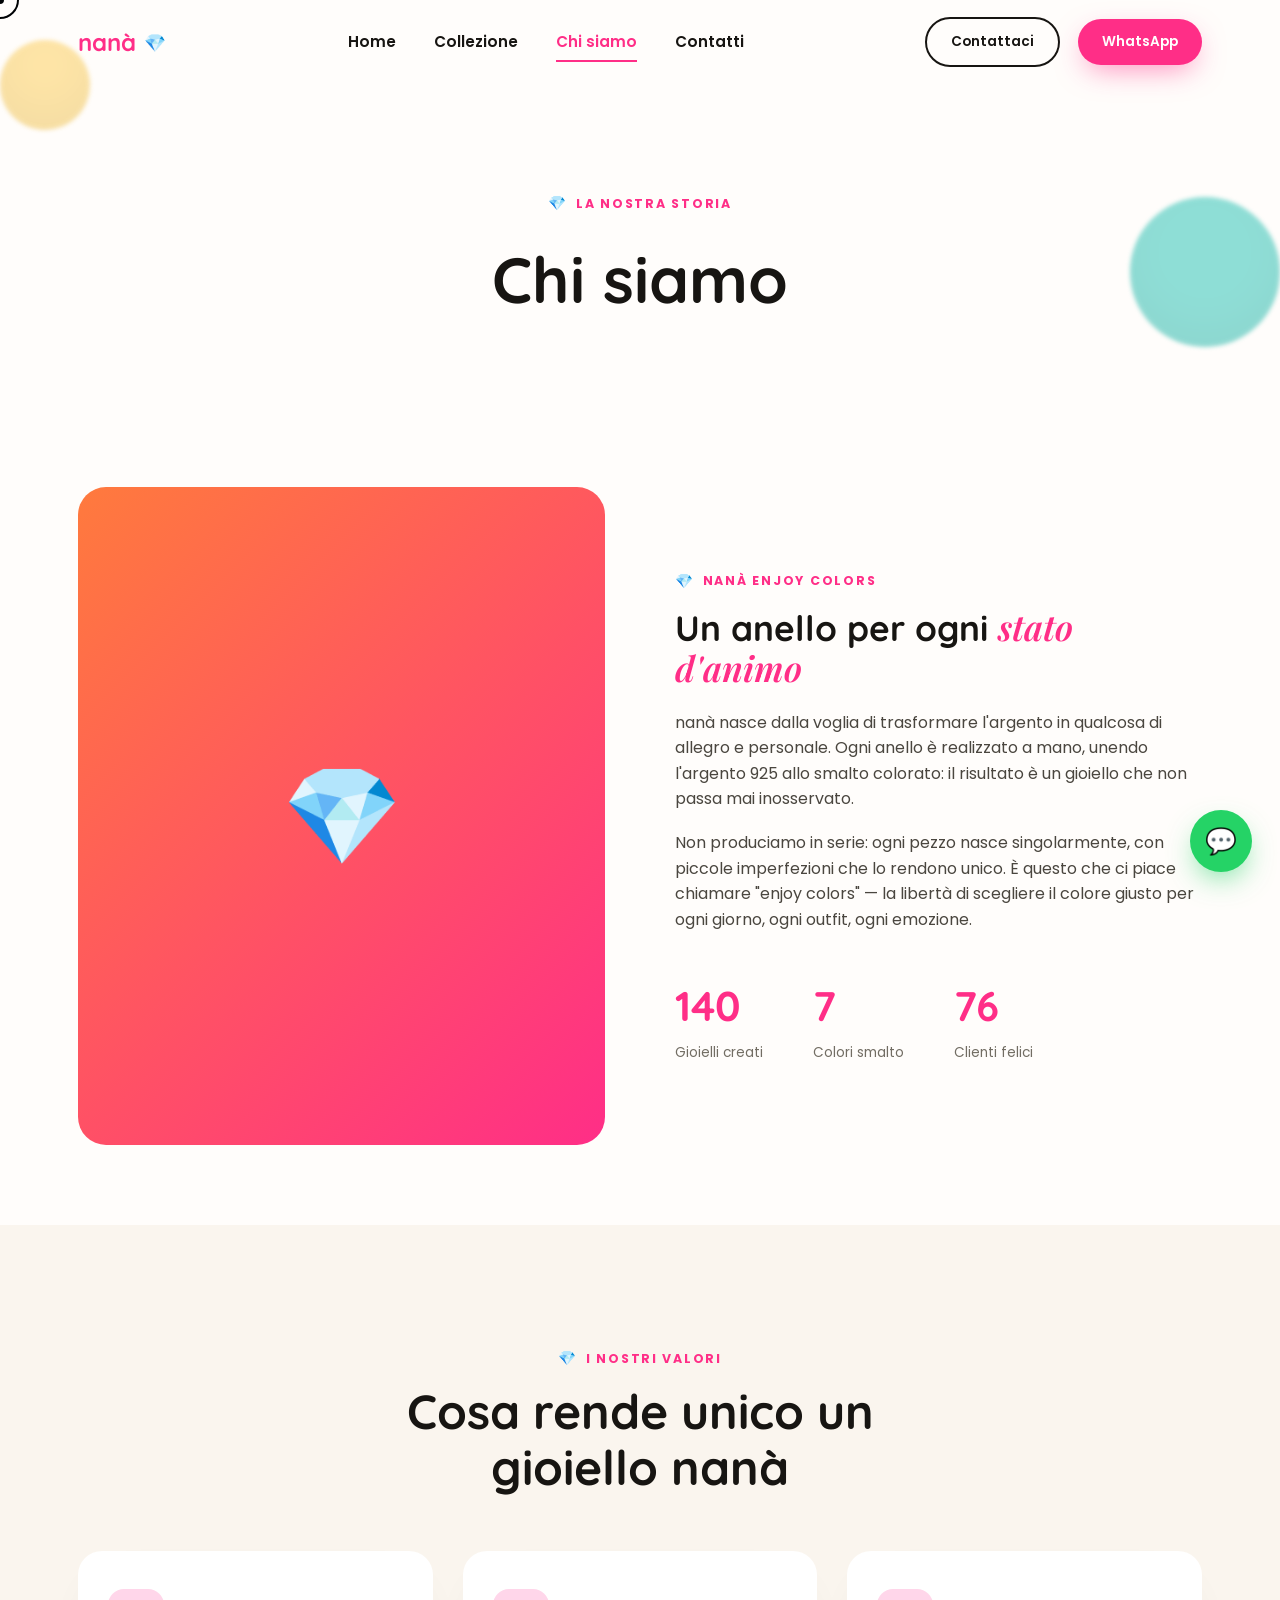
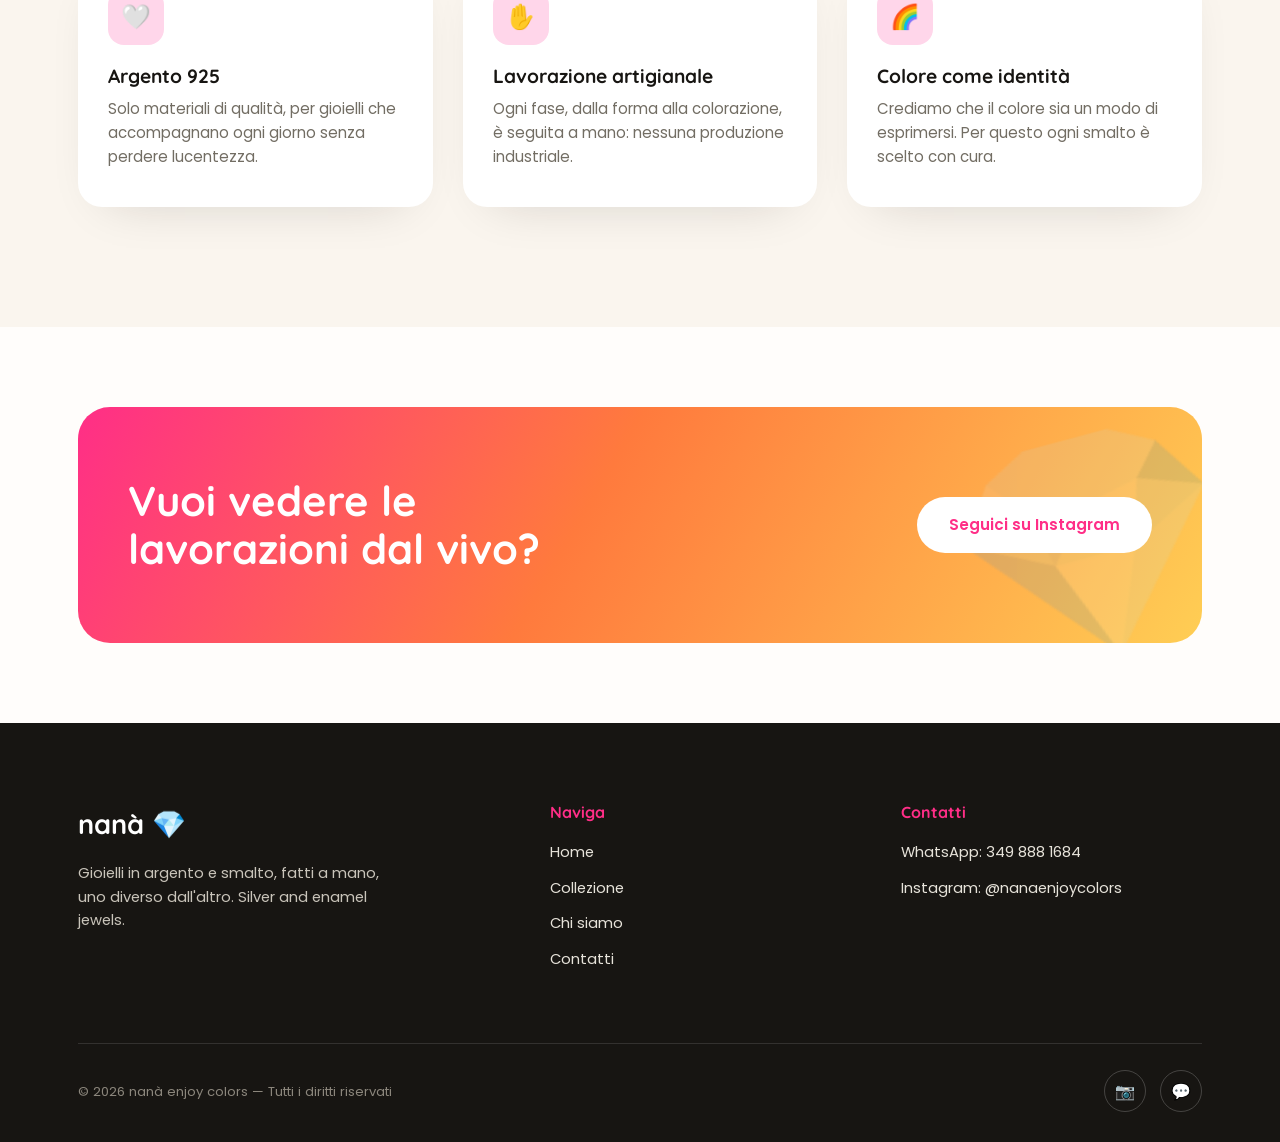
==== chi-siamo.html @ 2187bd88 "Crea sito multipagina nanà: home, collezione, chi siamo, contatti Sito statico HTML/CSS/JS con anima" ====
<!DOCTYPE html>
<html lang="it">
<head>
<meta charset="UTF-8">
<meta name="viewport" content="width=device-width, initial-scale=1.0">
<title>Chi siamo — nanà</title>
<meta name="description" content="La storia di nanà: gioielli in argento e smalto fatti a mano, nati dalla passione per il colore.">
<link rel="icon" href="data:,">
<link rel="stylesheet" href="css/style.css">
</head>
<body>

<div id="preloader">
  <div class="preloader-logo">
    <span style="animation-delay:.05s">n</span><span style="animation-delay:.1s">a</span><span style="animation-delay:.15s">n</span><span style="animation-delay:.2s">à</span><span class="diamond">💎</span>
  </div>
</div>

<header class="nav">
  <div class="container nav-inner">
    <a href="index.html" class="logo">nanà <span class="diamond">💎</span></a>
    <nav class="nav-links">
      <a href="index.html">Home</a>
      <a href="collezione.html">Collezione</a>
      <a href="chi-siamo.html" class="active">Chi siamo</a>
      <a href="contatti.html">Contatti</a>
    </nav>
    <div class="nav-cta">
      <a href="contatti.html" class="btn btn-outline magnetic">Contattaci</a>
      <a href="https://wa.me/393498881684" target="_blank" class="btn btn-primary magnetic">WhatsApp</a>
    </div>
    <div class="burger"><span></span><span></span><span></span></div>
  </div>
</header>

<div class="mobile-panel">
  <a href="index.html">Home</a>
  <a href="collezione.html">Collezione</a>
  <a href="chi-siamo.html">Chi siamo</a>
  <a href="contatti.html">Contatti</a>
</div>

<section class="page-head">
  <div class="hero-visual" style="position:absolute; inset:0; height:auto; z-index:0;">
    <div class="blob b2" style="opacity:.5"></div>
    <div class="blob b4" style="opacity:.5"></div>
  </div>
  <div class="container" style="position:relative;z-index:1">
    <span class="section-tag" style="justify-content:center">La nostra storia</span>
    <h1 data-split>Chi siamo</h1>
  </div>
</section>

<section class="pad-sm">
  <div class="container split">
    <div class="reveal">
      <div class="img-frame"><span>💎</span></div>
    </div>
    <div class="reveal">
      <span class="section-tag">nanà enjoy colors</span>
      <h2 style="font-size:2.2rem;margin-bottom:20px">Un anello per ogni <span class="script">stato d'animo</span></h2>
      <p style="color:#4a463f;margin-bottom:18px">nanà nasce dalla voglia di trasformare l'argento in qualcosa di allegro e personale. Ogni anello è realizzato a mano, unendo l'argento 925 allo smalto colorato: il risultato è un gioiello che non passa mai inosservato.</p>
      <p style="color:#4a463f;margin-bottom:18px">Non produciamo in serie: ogni pezzo nasce singolarmente, con piccole imperfezioni che lo rendono unico. È questo che ci piace chiamare "enjoy colors" — la libertà di scegliere il colore giusto per ogni giorno, ogni outfit, ogni emozione.</p>
      <div class="stats-row">
        <div class="stat"><strong data-count="150">0</strong><span>Gioielli creati</span></div>
        <div class="stat"><strong data-count="8">0</strong><span>Colori smalto</span></div>
        <div class="stat"><strong data-count="81">0</strong><span>Clienti felici</span></div>
      </div>
    </div>
  </div>
</section>

<section class="pad bg-cream">
  <div class="container">
    <div class="section-head center reveal">
      <span class="section-tag" style="justify-content:center">I nostri valori</span>
      <h2>Cosa rende unico un gioiello nanà</h2>
    </div>
    <div class="values-grid stagger">
      <div class="feat reveal">
        <div class="icon">🤍</div>
        <h3>Argento 925</h3>
        <p>Solo materiali di qualità, per gioielli che accompagnano ogni giorno senza perdere lucentezza.</p>
      </div>
      <div class="feat reveal">
        <div class="icon">✋</div>
        <h3>Lavorazione artigianale</h3>
        <p>Ogni fase, dalla forma alla colorazione, è seguita a mano: nessuna produzione industriale.</p>
      </div>
      <div class="feat reveal">
        <div class="icon">🌈</div>
        <h3>Colore come identità</h3>
        <p>Crediamo che il colore sia un modo di esprimersi. Per questo ogni smalto è scelto con cura.</p>
      </div>
    </div>
  </div>
</section>

<section class="pad-sm">
  <div class="container">
    <div class="insta-cta reveal-scale">
      <h2>Vuoi vedere le lavorazioni dal vivo?</h2>
      <a href="https://instagram.com/nanaenjoycolors" target="_blank" class="btn btn-light magnetic">Seguici su Instagram</a>
    </div>
  </div>
</section>

<footer>
  <div class="container">
    <div class="footer-grid">
      <div>
        <div class="footer-logo">nanà <span class="diamond">💎</span></div>
        <p>Gioielli in argento e smalto, fatti a mano, uno diverso dall'altro. Silver and enamel jewels.</p>
      </div>
      <div>
        <h4>Naviga</h4>
        <a href="index.html">Home</a>
        <a href="collezione.html">Collezione</a>
        <a href="chi-siamo.html">Chi siamo</a>
        <a href="contatti.html">Contatti</a>
      </div>
      <div>
        <h4>Contatti</h4>
        <a href="https://wa.me/393498881684" target="_blank">WhatsApp: 349 888 1684</a>
        <a href="https://instagram.com/nanaenjoycolors" target="_blank">Instagram: @nanaenjoycolors</a>
      </div>
    </div>
    <div class="footer-bottom">
      <span>© <span id="year"></span> nanà enjoy colors — Tutti i diritti riservati</span>
      <div class="social-row">
        <a href="https://instagram.com/nanaenjoycolors" target="_blank" aria-label="Instagram">📷</a>
        <a href="https://wa.me/393498881684" target="_blank" aria-label="WhatsApp">💬</a>
      </div>
    </div>
  </div>
</footer>

<a href="https://wa.me/393498881684" target="_blank" class="fab-wa" aria-label="Scrivici su WhatsApp">💬</a>

<script>document.getElementById('year').textContent = new Date().getFullYear();</script>
<script src="js/main.js"></script>
</body>
</html>
---- css/style.css ----
/* ============================================
   nanà — gioielli in argento e smalto
   Stylesheet principale
   ============================================ */

@import url('https://fonts.googleapis.com/css2?family=Poppins:wght@300;400;500;600;700;800&family=Quicksand:wght@600;700&family=Playfair+Display:ital,wght@1,500;1,600&display=swap');

:root{
  --pink:#ff2e87;
  --pink-dark:#d81368;
  --pink-soft:#ffd6ea;
  --ink:#171512;
  --white:#fffdfb;
  --cream:#faf5ee;
  --orange:#ff7a3d;
  --red:#ef4056;
  --teal:#20c1b3;
  --green:#7ed957;
  --blue:#4d9de0;
  --purple:#b083e0;
  --yellow:#ffce54;

  --font-body: 'Poppins', sans-serif;
  --font-logo: 'Quicksand', sans-serif;
  --font-script: 'Playfair Display', serif;

  --container: 1180px;
  --nav-h: 84px;
  --ease: cubic-bezier(.16,.84,.44,1);
}

*,*::before,*::after{ box-sizing:border-box; margin:0; padding:0; }
html{ scroll-behavior:smooth; }
html,body{ overflow-x:hidden; }

body{
  font-family:var(--font-body);
  color:var(--ink);
  background:var(--white);
  line-height:1.6;
  -webkit-font-smoothing:antialiased;
}

img{ max-width:100%; display:block; }
a{ color:inherit; text-decoration:none; }
ul{ list-style:none; }
button{ font-family:inherit; border:none; background:none; cursor:pointer; }
input,textarea{ font-family:inherit; }

.container{ max-width:var(--container); margin:0 auto; padding:0 28px; }

section{ position:relative; }

.section-tag{
  display:inline-flex; align-items:center; gap:8px;
  font-size:.78rem; font-weight:700; letter-spacing:.14em; text-transform:uppercase;
  color:var(--pink); margin-bottom:14px;
}
.section-tag::before{
  content:'💎'; font-size:.9rem;
}

h1,h2,h3,h4{ font-family:var(--font-logo); font-weight:700; line-height:1.15; }

.script{ font-family:var(--font-script); font-style:italic; font-weight:600; color:var(--pink); }

.eyebrow-line{ display:flex; align-items:center; gap:12px; }

/* ---------- buttons ---------- */
.btn{
  position:relative;
  display:inline-flex; align-items:center; justify-content:center; gap:10px;
  padding:16px 32px;
  border-radius:100px;
  font-weight:600; font-size:.95rem;
  cursor:pointer;
  transition:transform .35s var(--ease), box-shadow .35s var(--ease);
  white-space:nowrap;
  isolation:isolate;
}
.btn-primary{
  background:var(--pink); color:#fff;
  box-shadow:0 10px 30px -8px rgba(255,46,135,.6);
}
.btn-primary:hover{ transform:translateY(-3px) scale(1.03); box-shadow:0 16px 40px -8px rgba(255,46,135,.75); }
.btn-outline{
  background:transparent; color:var(--ink);
  border:2px solid var(--ink);
}
.btn-outline:hover{ background:var(--ink); color:#fff; transform:translateY(-3px); }
.btn-light{
  background:#fff; color:var(--pink);
}
.btn-light:hover{ transform:translateY(-3px) scale(1.03); }
.btn-wa{
  background:#25D366; color:#fff;
  box-shadow:0 10px 30px -8px rgba(37,211,102,.6);
}
.btn-wa:hover{ transform:translateY(-3px) scale(1.03); }

/* ---------- custom cursor (desktop only) ---------- */
.cursor-dot,.cursor-ring{
  position:fixed; top:0; left:0; pointer-events:none; z-index:9999;
  border-radius:50%;
  transform:translate(-50%,-50%);
  mix-blend-mode:difference;
}
.cursor-dot{ width:8px; height:8px; background:#fff; transition:opacity .2s ease; }
.cursor-ring{
  width:38px; height:38px; border:2px solid #fff;
  transition:width .25s var(--ease), height .25s var(--ease), opacity .2s ease, background .25s ease;
}
.cursor-ring.is-active{ width:64px; height:64px; background:rgba(255,255,255,.15); }
@media (hover:none){ .cursor-dot,.cursor-ring{ display:none; } }

/* ---------- preloader ---------- */
#preloader{
  position:fixed; inset:0; z-index:10000;
  background:var(--ink);
  display:flex; align-items:center; justify-content:center;
  transition:opacity .6s var(--ease), visibility .6s var(--ease);
}
#preloader.hide{ opacity:0; visibility:hidden; pointer-events:none; }
.preloader-logo{
  font-family:var(--font-logo); font-weight:700; font-size:clamp(2.4rem,8vw,4.5rem);
  color:#fff; letter-spacing:.02em;
  display:flex;
}
.preloader-logo span{
  display:inline-block;
  opacity:0;
  animation:letterPop .6s var(--ease) forwards;
}
.preloader-logo .diamond{ color:var(--pink); margin-left:.15em; animation-delay:.5s !important; }
@keyframes letterPop{
  0%{ opacity:0; transform:translateY(30px) rotate(6deg); }
  100%{ opacity:1; transform:translateY(0) rotate(0); }
}

/* ---------- nav ---------- */
header.nav{
  position:fixed; top:0; left:0; right:0; z-index:900;
  height:var(--nav-h);
  display:flex; align-items:center;
  background:rgba(255,253,251,0);
  transition:background .4s var(--ease), height .4s var(--ease), box-shadow .4s var(--ease);
}
header.nav.scrolled{
  height:68px;
  background:rgba(255,253,251,.9);
  backdrop-filter:blur(14px);
  box-shadow:0 8px 30px -12px rgba(0,0,0,.15);
}
.nav-inner{ width:100%; display:flex; align-items:center; justify-content:space-between; }
.logo{
  display:flex; align-items:center; gap:8px;
  font-family:var(--font-logo); font-weight:700; font-size:1.5rem;
  color:var(--pink);
}
.logo .diamond{ font-size:1.1rem; }

.nav-links{ display:flex; align-items:center; gap:38px; }
.nav-links a{
  position:relative; font-weight:600; font-size:.95rem;
  padding:6px 0;
}
.nav-links a::after{
  content:''; position:absolute; left:0; bottom:-2px; width:0; height:2px;
  background:var(--pink); transition:width .3s var(--ease);
}
.nav-links a:hover::after, .nav-links a.active::after{ width:100%; }
.nav-links a.active{ color:var(--pink); }

.nav-cta{ display:flex; align-items:center; gap:18px; }
.nav-cta .btn{ padding:12px 24px; font-size:.85rem; }

.burger{
  display:none; flex-direction:column; gap:6px; width:32px; z-index:1200;
}
.burger span{ height:2px; width:100%; background:var(--ink); transition:transform .35s var(--ease), opacity .35s var(--ease); }
.burger.open span:nth-child(1){ transform:translateY(8px) rotate(45deg); }
.burger.open span:nth-child(2){ opacity:0; }
.burger.open span:nth-child(3){ transform:translateY(-8px) rotate(-45deg); }

.mobile-panel{
  position:fixed; inset:0; z-index:1100;
  background:var(--ink);
  display:flex; flex-direction:column; align-items:center; justify-content:center; gap:34px;
  transform:translateX(100%);
  transition:transform .5s var(--ease);
}
.mobile-panel.open{ transform:translateX(0); }
.mobile-panel a{ color:#fff; font-family:var(--font-logo); font-size:1.8rem; font-weight:700; }
.mobile-panel a:hover{ color:var(--pink); }

/* ---------- hero ---------- */
.hero{
  min-height:100vh; display:flex; align-items:center;
  padding-top:var(--nav-h);
  overflow:hidden;
}
.hero-inner{
  display:grid; grid-template-columns:1.1fr .9fr; gap:40px; align-items:center;
  width:100%;
}
.hero h1{
  font-size:clamp(2.6rem,6vw,4.6rem);
  margin:14px 0 22px;
}
.hero h1 .word{ display:inline-block; overflow:hidden; }
.hero h1 .word span{
  display:inline-block; transform:translateY(110%);
  animation:riseUp .9s var(--ease) forwards;
}
@keyframes riseUp{ to{ transform:translateY(0); } }

.hero p.lead{ font-size:1.15rem; color:#4a463f; max-width:480px; margin-bottom:34px; }
.hero-actions{ display:flex; gap:18px; flex-wrap:wrap; }

.hero-visual{
  position:relative; height:520px;
}
.blob{
  position:absolute; border-radius:50%;
  filter:blur(2px);
  animation:float 8s ease-in-out infinite;
  box-shadow:inset 0 -20px 40px rgba(0,0,0,.08);
}
.blob img{ width:100%; height:100%; object-fit:cover; border-radius:50%; }
.b1{ width:220px; height:220px; background:var(--orange); top:0; right:40px; animation-delay:0s; }
.b2{ width:150px; height:150px; background:var(--teal); bottom:60px; right:0; animation-delay:1.2s; }
.b3{ width:130px; height:130px; background:var(--purple); bottom:0; left:20px; animation-delay:2.4s; }
.b4{ width:90px; height:90px; background:var(--yellow); top:40px; left:0; animation-delay:.6s; }
.b5{ width:70px; height:70px; background:var(--red); top:220px; right:160px; animation-delay:1.8s; }
@keyframes float{
  0%,100%{ transform:translateY(0) rotate(0); }
  50%{ transform:translateY(-26px) rotate(6deg); }
}
.ring-icon{
  position:absolute; inset:0; display:flex; align-items:center; justify-content:center;
}

/* ---------- marquee ---------- */
.marquee{
  background:var(--ink); color:#fff; overflow:hidden;
  padding:20px 0; white-space:nowrap;
}
.marquee-track{
  display:inline-flex; gap:40px;
  animation:scrollLeft 22s linear infinite;
}
.marquee-track span{
  font-family:var(--font-logo); font-weight:700; font-size:1.3rem; letter-spacing:.05em;
  display:inline-flex; align-items:center; gap:16px;
}
.marquee-track span::after{ content:'✦'; color:var(--pink); }
@keyframes scrollLeft{
  from{ transform:translateX(0); }
  to{ transform:translateX(-50%); }
}

/* ---------- reveal ---------- */
.reveal{ opacity:0; transform:translateY(46px); transition:opacity .9s var(--ease), transform .9s var(--ease); }
.reveal.in{ opacity:1; transform:translateY(0); }
.reveal-scale{ opacity:0; transform:scale(.85); transition:opacity .8s var(--ease), transform .8s var(--ease); }
.reveal-scale.in{ opacity:1; transform:scale(1); }
.stagger .reveal:nth-child(1){ transition-delay:0s; }
.stagger .reveal:nth-child(2){ transition-delay:.12s; }
.stagger .reveal:nth-child(3){ transition-delay:.24s; }
.stagger .reveal:nth-child(4){ transition-delay:.36s; }

/* ---------- section headers ---------- */
.section-head{ max-width:640px; margin-bottom:56px; }
.section-head.center{ margin-left:auto; margin-right:auto; text-align:center; }
.section-head h2{ font-size:clamp(2rem,4.4vw,3rem); }

.pad{ padding:120px 0; }
.pad-sm{ padding:80px 0; }
.bg-cream{ background:var(--cream); }
.bg-ink{ background:var(--ink); color:#fff; }
.bg-ink .script{ color:var(--yellow); }

/* ---------- product cards ---------- */
.grid-products{
  display:grid; grid-template-columns:repeat(auto-fit,minmax(250px,1fr)); gap:30px;
}
.card{
  position:relative;
  background:#fff;
  border-radius:26px;
  padding:28px;
  box-shadow:0 20px 50px -25px rgba(23,21,18,.25);
  transition:transform .1s linear, box-shadow .4s var(--ease);
  transform-style:preserve-3d;
  will-change:transform;
}
.card:hover{ box-shadow:0 30px 60px -20px rgba(23,21,18,.35); }
.card-swatch{
  height:190px; border-radius:18px; margin-bottom:20px;
  display:flex; align-items:center; justify-content:center;
  position:relative; overflow:hidden;
}
.card-swatch svg{ width:64px; height:64px; transform:translateZ(30px); filter:drop-shadow(0 8px 14px rgba(0,0,0,.18)); }
.card-swatch::after{
  content:''; position:absolute; inset:0;
  background:linear-gradient(140deg, rgba(255,255,255,.35), transparent 60%);
}
.card h3{ font-size:1.15rem; margin-bottom:6px; }
.card .desc{ font-size:.88rem; color:#726d63; margin-bottom:14px; }
.card .price{ font-weight:700; color:var(--pink); }
.card-foot{ display:flex; align-items:center; justify-content:space-between; margin-top:16px; }
.tag-color{
  font-size:.72rem; font-weight:700; text-transform:uppercase; letter-spacing:.08em;
  padding:5px 12px; border-radius:100px; color:#fff;
}

.swatch-orange{ background:var(--orange); } .tag-orange{ background:var(--orange); }
.swatch-red{ background:var(--red); } .tag-red{ background:var(--red); }
.swatch-teal{ background:var(--teal); } .tag-teal{ background:var(--teal); }
.swatch-green{ background:var(--green); } .tag-green{ background:var(--green); }
.swatch-blue{ background:var(--blue); } .tag-blue{ background:var(--blue); }
.swatch-purple{ background:var(--purple); } .tag-purple{ background:var(--purple); }
.swatch-pink{ background:var(--pink); } .tag-pink{ background:var(--pink); }
.swatch-yellow{ background:var(--yellow); } .tag-yellow{ background:var(--yellow); }

/* ---------- features ---------- */
.feat-grid{ display:grid; grid-template-columns:repeat(3,1fr); gap:30px; }
.feat{
  padding:38px 30px; border-radius:24px; background:#fff;
  box-shadow:0 20px 50px -30px rgba(23,21,18,.2);
}
.feat .icon{
  width:56px; height:56px; border-radius:16px; background:var(--pink-soft);
  display:flex; align-items:center; justify-content:center; font-size:1.5rem; margin-bottom:20px;
}
.feat h3{ font-size:1.2rem; margin-bottom:10px; }
.feat p{ color:#726d63; font-size:.94rem; }

/* ---------- instagram cta ---------- */
.insta-cta{
  border-radius:32px;
  background:linear-gradient(120deg,#ff2e87,#ff7a3d 45%,#ffce54 100%);
  padding:70px 50px;
  color:#fff;
  display:flex; align-items:center; justify-content:space-between; gap:30px; flex-wrap:wrap;
  position:relative; overflow:hidden;
}
.insta-cta::before{
  content:'💎'; position:absolute; font-size:14rem; opacity:.12; right:-30px; top:-40px; transform:rotate(-15deg);
}
.insta-cta h2{ font-size:clamp(1.8rem,3.6vw,2.6rem); max-width:520px; }
.insta-stats{ display:flex; gap:34px; }
.insta-stats div{ text-align:center; }
.insta-stats strong{ display:block; font-family:var(--font-logo); font-size:1.8rem; }
.insta-stats span{ font-size:.8rem; opacity:.85; }

/* ---------- footer ---------- */
footer{
  background:var(--ink); color:#fff; padding:80px 0 30px;
}
.footer-grid{
  display:grid; grid-template-columns:1.4fr 1fr 1fr; gap:50px; margin-bottom:60px;
}
.footer-grid h4{ font-size:1rem; margin-bottom:20px; color:var(--pink); }
.footer-grid p{ color:#c9c4ba; font-size:.92rem; max-width:320px; }
.footer-grid a{ display:block; color:#e7e3da; font-size:.92rem; margin-bottom:12px; transition:color .3s; }
.footer-grid a:hover{ color:var(--pink); }
.footer-logo{ font-family:var(--font-logo); font-weight:700; font-size:1.7rem; color:#fff; margin-bottom:16px; display:flex; gap:8px; }
.footer-logo .diamond{ color:var(--pink); }
.footer-bottom{
  border-top:1px solid rgba(255,255,255,.12); padding-top:26px;
  display:flex; justify-content:space-between; align-items:center; flex-wrap:wrap; gap:14px;
  font-size:.82rem; color:#8b867c;
}
.social-row{ display:flex; gap:14px; }
.social-row a{
  width:42px; height:42px; border-radius:50%; border:1px solid rgba(255,255,255,.2);
  display:flex; align-items:center; justify-content:center; font-size:1rem;
  transition:background .3s, transform .3s;
}
.social-row a:hover{ background:var(--pink); border-color:var(--pink); transform:translateY(-4px); }

/* ---------- whatsapp floating button ---------- */
.fab-wa{
  position:fixed; bottom:28px; right:28px; z-index:800;
  width:62px; height:62px; border-radius:50%;
  background:#25D366; color:#fff;
  display:flex; align-items:center; justify-content:center; font-size:1.6rem;
  box-shadow:0 12px 30px -8px rgba(37,211,102,.7);
  animation:pulse 2.6s ease-in-out infinite;
}
@keyframes pulse{
  0%,100%{ box-shadow:0 0 0 0 rgba(37,211,102,.55), 0 12px 30px -8px rgba(37,211,102,.7); }
  50%{ box-shadow:0 0 0 14px rgba(37,211,102,0), 0 12px 30px -8px rgba(37,211,102,.7); }
}

/* ---------- page header (inner pages) ---------- */
.page-head{
  padding:190px 0 90px;
  text-align:center;
  position:relative; overflow:hidden;
}
.page-head h1{ font-size:clamp(2.6rem,6vw,4rem); margin-top:14px; }
.page-head .blob{ opacity:.85; }

/* ---------- filters (collezione) ---------- */
.filters{ display:flex; gap:12px; flex-wrap:wrap; justify-content:center; margin-bottom:56px; }
.filter-pill{
  padding:11px 24px; border-radius:100px; border:2px solid #e7e1d6;
  font-weight:600; font-size:.88rem;
  transition:all .3s var(--ease);
}
.filter-pill.active, .filter-pill:hover{ background:var(--ink); border-color:var(--ink); color:#fff; }

.product-hide{ display:none; }

/* ---------- chi siamo ---------- */
.split{ display:grid; grid-template-columns:1fr 1fr; gap:70px; align-items:center; }
.split img, .split .img-frame{ border-radius:28px; }
.img-frame{
  aspect-ratio:4/5; background:linear-gradient(135deg,var(--orange),var(--pink)); position:relative; overflow:hidden;
  display:flex; align-items:center; justify-content:center;
}
.img-frame span{ font-size:6rem; }

.stats-row{ display:flex; gap:50px; margin-top:40px; flex-wrap:wrap; }
.stat{ }
.stat strong{ font-family:var(--font-logo); font-size:2.6rem; color:var(--pink); display:block; }
.stat span{ font-size:.85rem; color:#726d63; }

.values-grid{ display:grid; grid-template-columns:repeat(3,1fr); gap:30px; }

/* ---------- accordion (contatti/faq) ---------- */
.accordion-item{
  border-bottom:1px solid #e7e1d6;
}
.accordion-head{
  display:flex; align-items:center; justify-content:space-between;
  padding:26px 4px; cursor:pointer; font-weight:600; font-size:1.05rem;
}
.accordion-head .plus{
  font-size:1.4rem; transition:transform .35s var(--ease); color:var(--pink);
}
.accordion-item.open .plus{ transform:rotate(135deg); }
.accordion-body{
  max-height:0; overflow:hidden; transition:max-height .4s var(--ease);
}
.accordion-body p{ padding:0 4px 24px; color:#726d63; max-width:640px; }

/* ---------- contact page layout ---------- */
.contact-grid{ display:grid; grid-template-columns:1fr 1fr; gap:60px; }
.contact-card{
  background:#fff; border-radius:26px; padding:40px; box-shadow:0 20px 50px -30px rgba(23,21,18,.2);
  display:flex; flex-direction:column; gap:22px;
}
.contact-row{ display:flex; align-items:center; gap:16px; }
.contact-row .ic{
  width:50px; height:50px; border-radius:14px; background:var(--pink-soft); color:var(--pink);
  display:flex; align-items:center; justify-content:center; font-size:1.3rem; flex-shrink:0;
}
.contact-row h4{ font-size:.95rem; }
.contact-row p, .contact-row a{ color:#726d63; font-size:.92rem; }

.form-group{ margin-bottom:18px; }
.form-group label{ display:block; font-size:.85rem; font-weight:600; margin-bottom:8px; }
.form-group input, .form-group textarea{
  width:100%; padding:14px 18px; border-radius:14px; border:2px solid #e7e1d6;
  font-size:.95rem; transition:border-color .3s;
}
.form-group input:focus, .form-group textarea:focus{ outline:none; border-color:var(--pink); }
.form-group textarea{ resize:vertical; min-height:120px; }

/* ---------- magnetic ---------- */
.magnetic{ display:inline-block; }

/* ---------- responsive ---------- */
@media (max-width:980px){
  .hero-inner, .split, .contact-grid{ grid-template-columns:1fr; }
  .hero-visual{ height:360px; order:-1; }
  .feat-grid, .values-grid{ grid-template-columns:1fr 1fr; }
  .footer-grid{ grid-template-columns:1fr; gap:36px; }
  .nav-links, .nav-cta .btn-outline{ display:none; }
  .burger{ display:flex; }
  .insta-cta{ flex-direction:column; text-align:center; justify-content:center; }
}
@media (max-width:640px){
  .feat-grid, .values-grid{ grid-template-columns:1fr; }
  .pad{ padding:80px 0; }
  .insta-stats{ gap:22px; }
  h1{ font-size:2.4rem !important; }
}
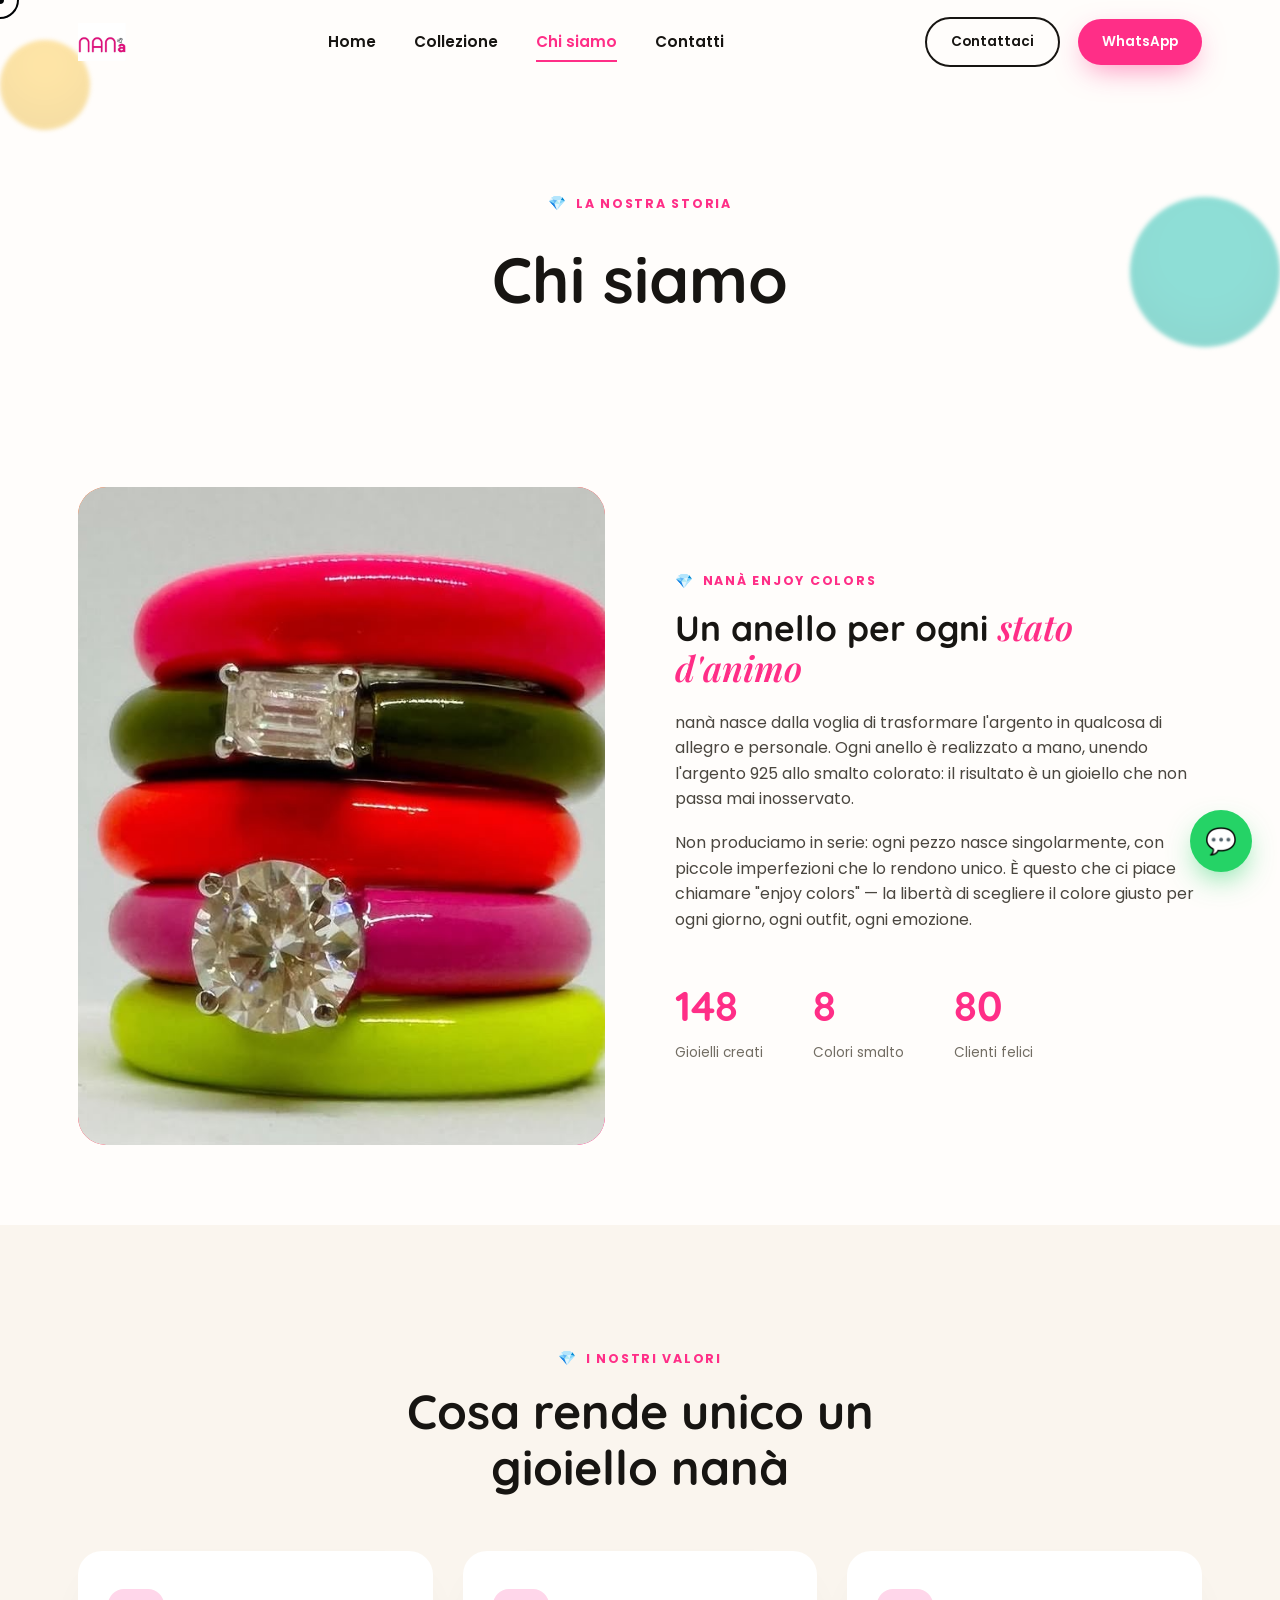
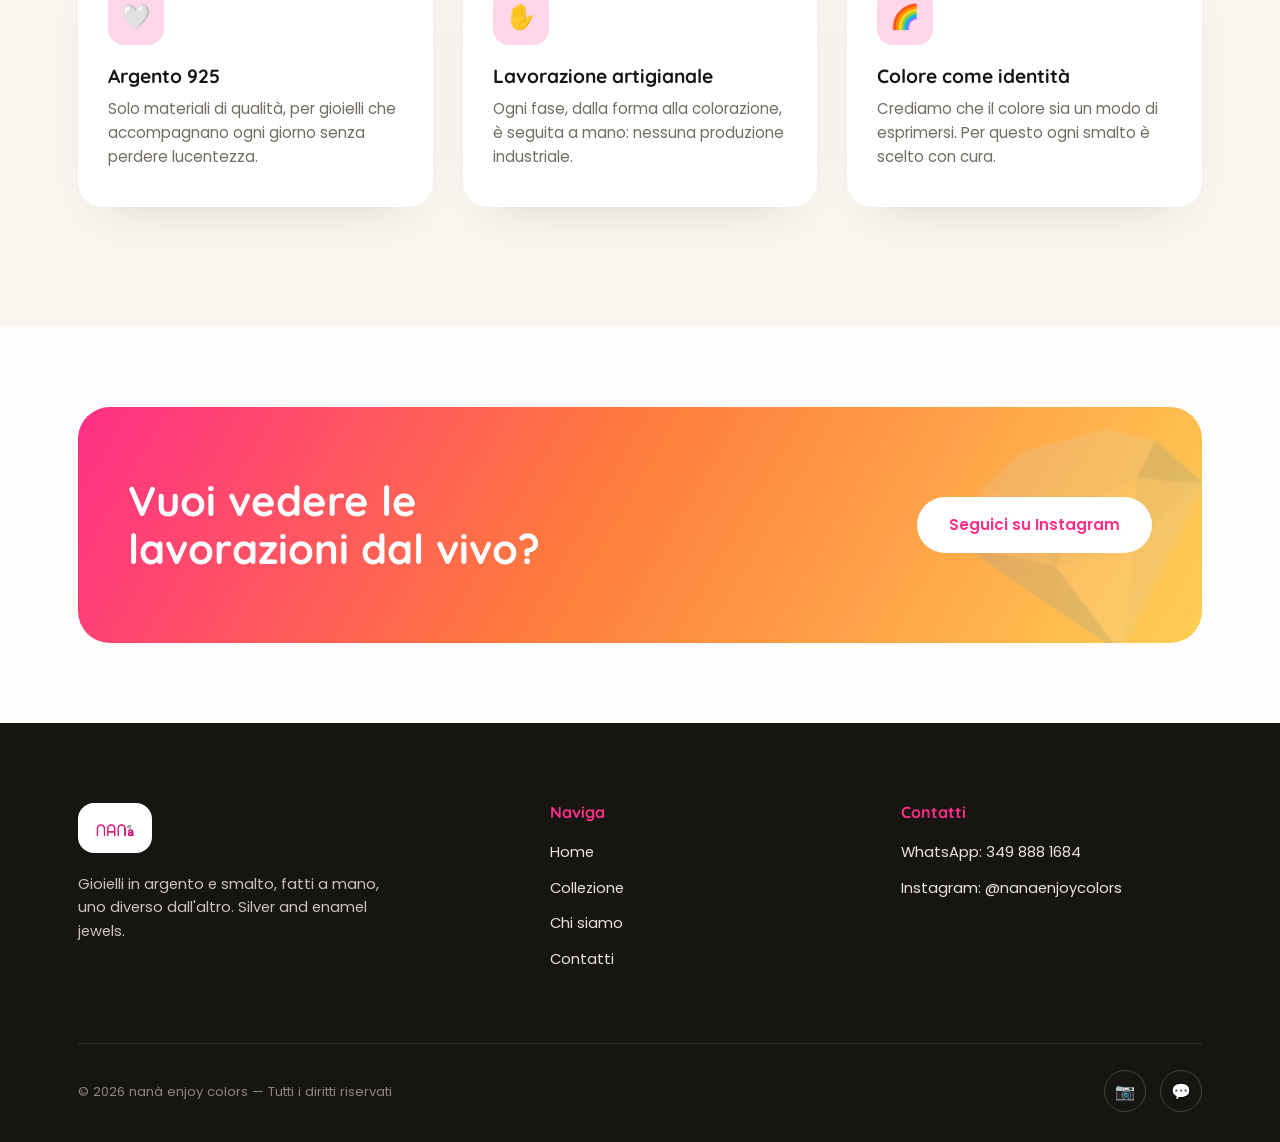
==== commit 757108c5: "Sostituisce logo e foto placeholder con gli asset reali del brand Usa il logo ufficiale nanà (header" ====
--- a/chi-siamo.html
+++ b/chi-siamo.html
@@ -11,14 +11,14 @@
 <body>
 
 <div id="preloader">
-  <div class="preloader-logo">
-    <span style="animation-delay:.05s">n</span><span style="animation-delay:.1s">a</span><span style="animation-delay:.15s">n</span><span style="animation-delay:.2s">à</span><span class="diamond">💎</span>
+  <div class="preloader-badge">
+    <img src="images/logo-nana.jpg" alt="nanà">
   </div>
 </div>
 
 <header class="nav">
   <div class="container nav-inner">
-    <a href="index.html" class="logo">nanà <span class="diamond">💎</span></a>
+    <a href="index.html" class="logo"><img src="images/logo-nana.jpg" alt="nanà"></a>
     <nav class="nav-links">
       <a href="index.html">Home</a>
       <a href="collezione.html">Collezione</a>
@@ -54,7 +54,7 @@
 <section class="pad-sm">
   <div class="container split">
     <div class="reveal">
-      <div class="img-frame"><span>💎</span></div>
+      <div class="img-frame"><img src="images/prodotti-stack.jpg" alt="Anelli nanà impilati in argento e smalto colorato"></div>
     </div>
     <div class="reveal">
       <span class="section-tag">nanà enjoy colors</span>
@@ -109,7 +109,7 @@
   <div class="container">
     <div class="footer-grid">
       <div>
-        <div class="footer-logo">nanà <span class="diamond">💎</span></div>
+        <div class="footer-logo-badge"><img src="images/logo-nana.jpg" alt="nanà"></div>
         <p>Gioielli in argento e smalto, fatti a mano, uno diverso dall'altro. Silver and enamel jewels.</p>
       </div>
       <div>
--- a/css/style.css
+++ b/css/style.css
@@ -121,20 +121,18 @@
   transition:opacity .6s var(--ease), visibility .6s var(--ease);
 }
 #preloader.hide{ opacity:0; visibility:hidden; pointer-events:none; }
-.preloader-logo{
-  font-family:var(--font-logo); font-weight:700; font-size:clamp(2.4rem,8vw,4.5rem);
-  color:#fff; letter-spacing:.02em;
-  display:flex;
-}
-.preloader-logo span{
-  display:inline-block;
+.preloader-badge{
+  background:#fff;
+  border-radius:28px;
+  padding:26px 40px;
+  box-shadow:0 30px 60px -20px rgba(0,0,0,.5);
   opacity:0;
-  animation:letterPop .6s var(--ease) forwards;
-}
-.preloader-logo .diamond{ color:var(--pink); margin-left:.15em; animation-delay:.5s !important; }
-@keyframes letterPop{
-  0%{ opacity:0; transform:translateY(30px) rotate(6deg); }
-  100%{ opacity:1; transform:translateY(0) rotate(0); }
+  animation:badgePop .7s var(--ease) forwards;
+}
+.preloader-badge img{ height:clamp(46px,7vw,72px); width:auto; display:block; }
+@keyframes badgePop{
+  0%{ opacity:0; transform:scale(.7) translateY(20px); }
+  100%{ opacity:1; transform:scale(1) translateY(0); }
 }
 
 /* ---------- nav ---------- */
@@ -158,6 +156,7 @@
   color:var(--pink);
 }
 .logo .diamond{ font-size:1.1rem; }
+.logo img{ height:38px; width:auto; display:block; }
 
 .nav-links{ display:flex; align-items:center; gap:38px; }
 .nav-links a{
@@ -367,6 +366,11 @@
 .footer-grid a:hover{ color:var(--pink); }
 .footer-logo{ font-family:var(--font-logo); font-weight:700; font-size:1.7rem; color:#fff; margin-bottom:16px; display:flex; gap:8px; }
 .footer-logo .diamond{ color:var(--pink); }
+.footer-logo-badge{
+  display:inline-flex; background:#fff; border-radius:16px; padding:10px 18px;
+  margin-bottom:20px;
+}
+.footer-logo-badge img{ height:30px; width:auto; display:block; }
 .footer-bottom{
   border-top:1px solid rgba(255,255,255,.12); padding-top:26px;
   display:flex; justify-content:space-between; align-items:center; flex-wrap:wrap; gap:14px;
@@ -422,6 +426,13 @@
   display:flex; align-items:center; justify-content:center;
 }
 .img-frame span{ font-size:6rem; }
+.img-frame img{ width:100%; height:100%; object-fit:cover; display:block; }
+
+.photo-banner{
+  border-radius:28px; overflow:hidden; margin-bottom:60px;
+  box-shadow:0 30px 60px -30px rgba(23,21,18,.35);
+}
+.photo-banner img{ width:100%; max-height:460px; object-fit:cover; display:block; }
 
 .stats-row{ display:flex; gap:50px; margin-top:40px; flex-wrap:wrap; }
 .stat{ }
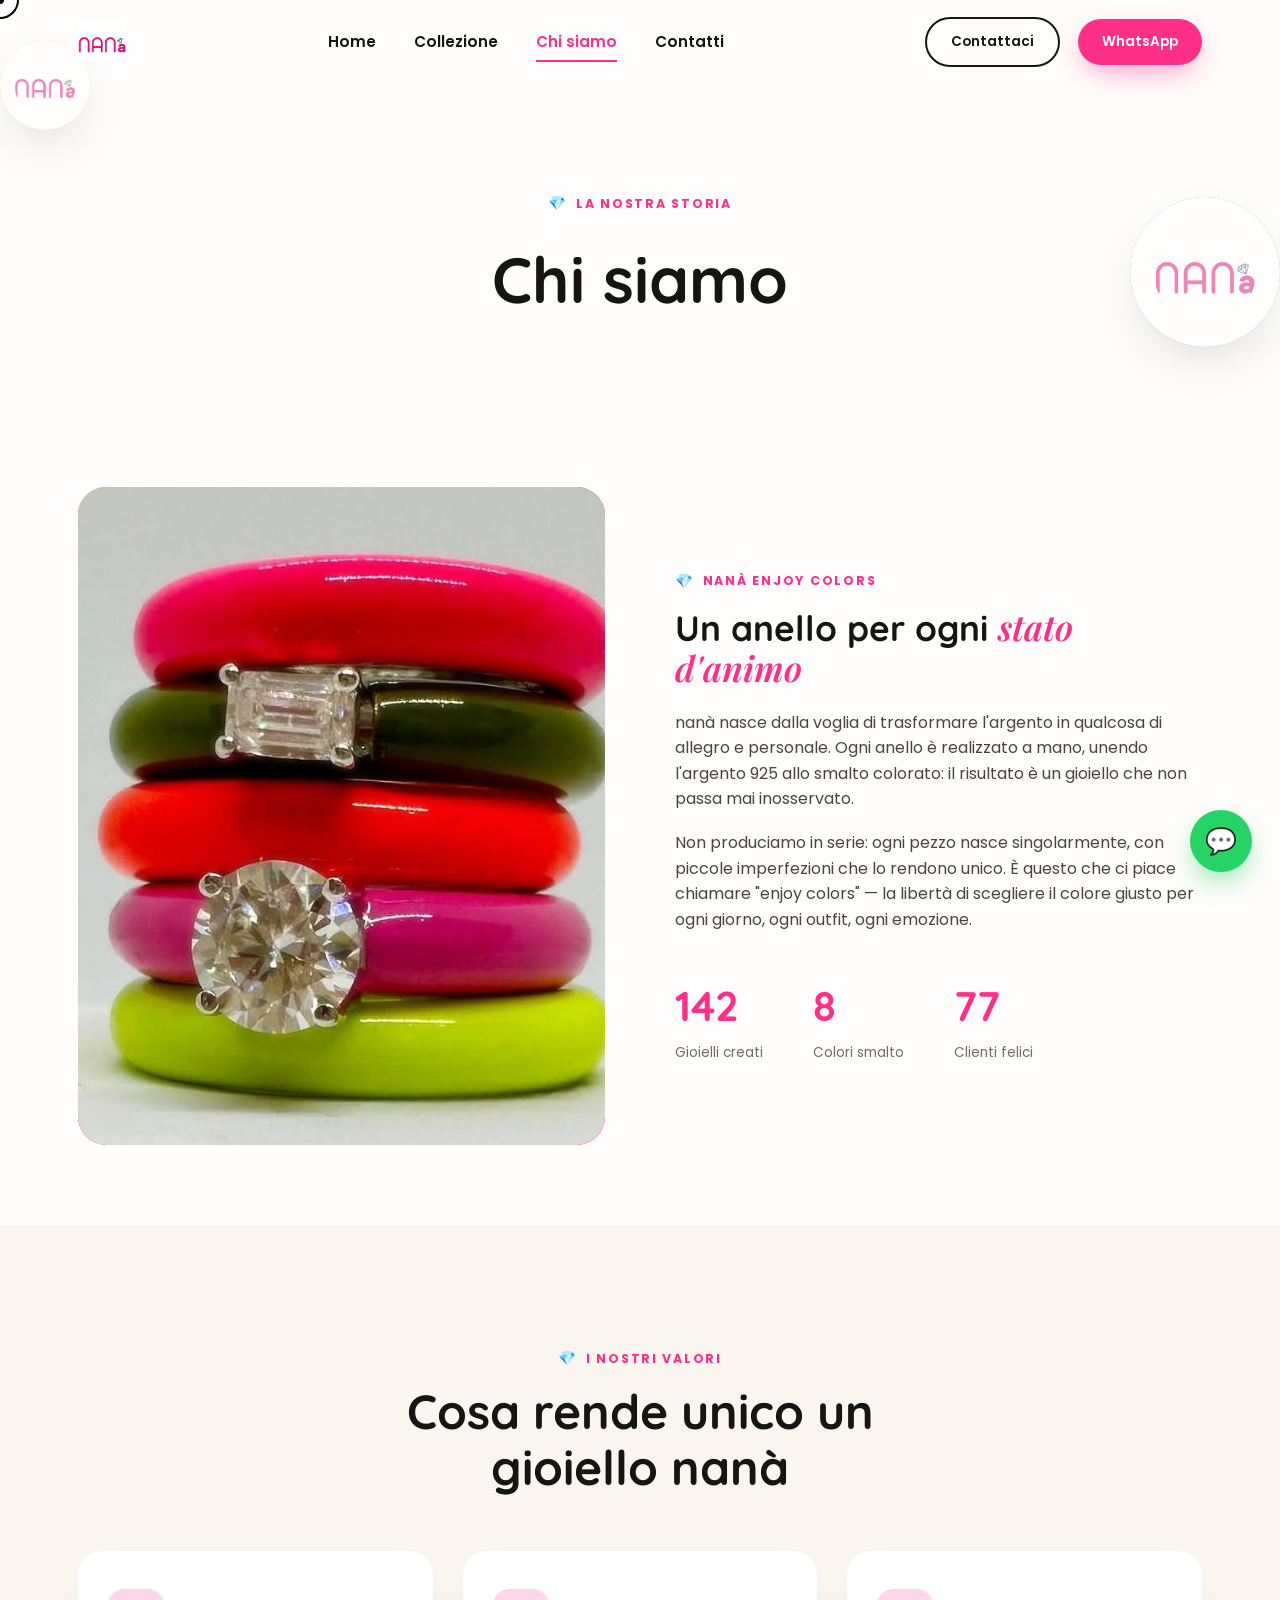
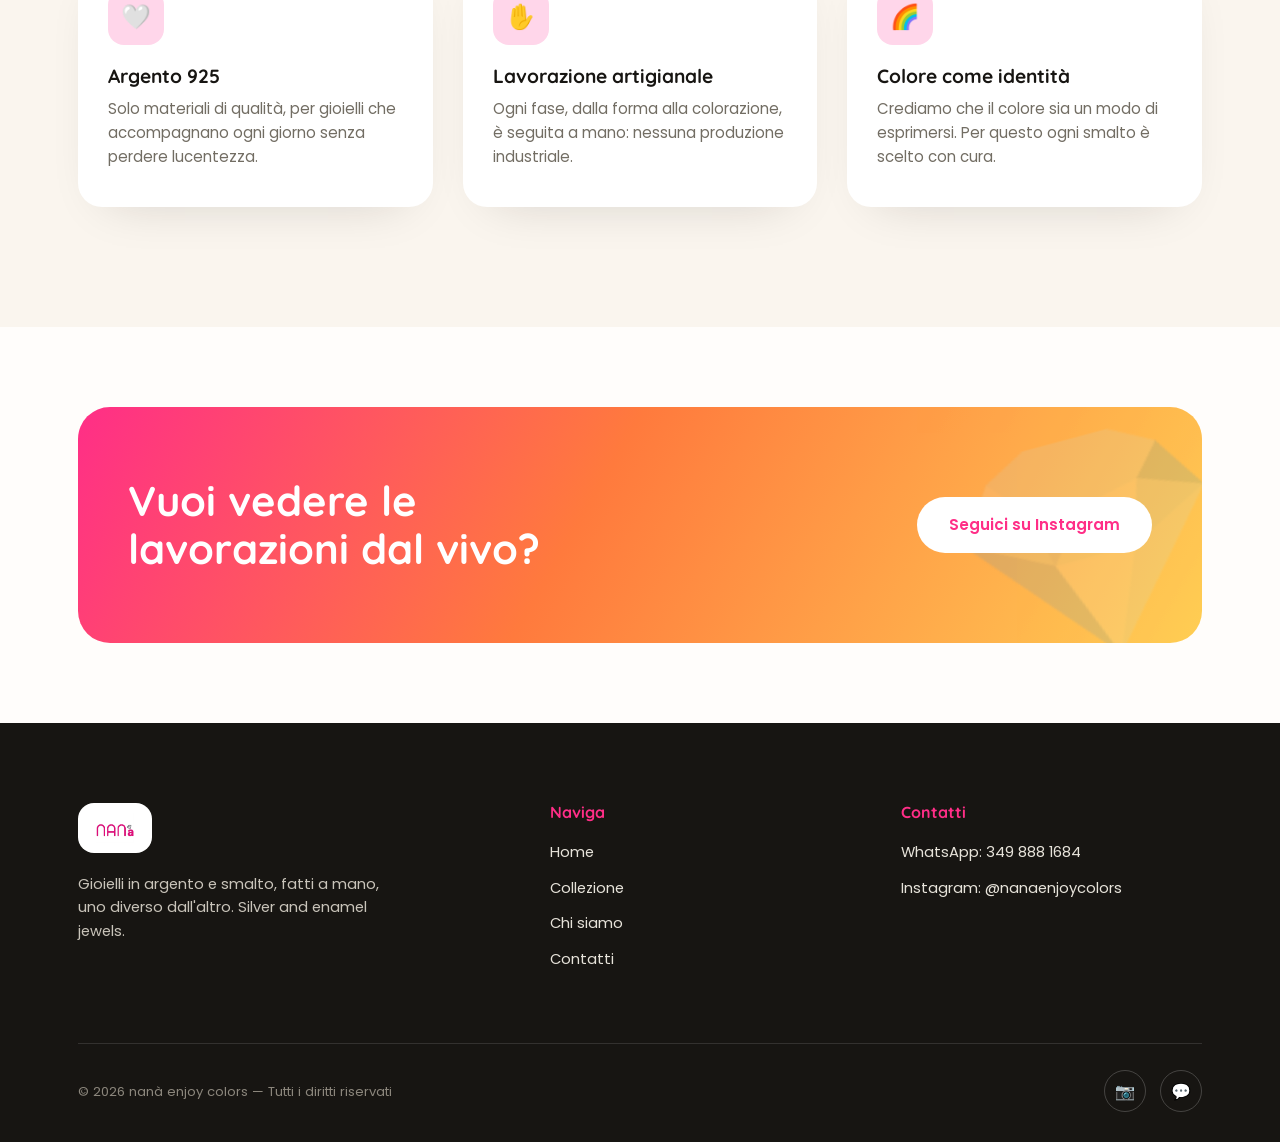
==== commit 25b7c5d9: "Sostituisce i pallini colorati decorativi con il logo nanà I cerchi fluttuanti nella hero e nelle in" ====
--- a/chi-siamo.html
+++ b/chi-siamo.html
@@ -42,8 +42,8 @@
 
 <section class="page-head">
   <div class="hero-visual" style="position:absolute; inset:0; height:auto; z-index:0;">
-    <div class="blob b2" style="opacity:.5"></div>
-    <div class="blob b4" style="opacity:.5"></div>
+    <div class="blob b2" style="opacity:.5"><img class="logo-mark" src="images/logo-nana.jpg" alt="nanà"></div>
+    <div class="blob b4" style="opacity:.5"><img class="logo-mark" src="images/logo-nana.jpg" alt="nanà"></div>
   </div>
   <div class="container" style="position:relative;z-index:1">
     <span class="section-tag" style="justify-content:center">La nostra storia</span>
@@ -109,7 +109,7 @@
   <div class="container">
     <div class="footer-grid">
       <div>
-        <div class="footer-logo-badge"><img src="images/logo-nana.jpg" alt="nanà"></div>
+        <div class="footer-logo-badge"><img class="logo-mark" src="images/logo-nana.jpg" alt="nanà"></div>
         <p>Gioielli in argento e smalto, fatti a mano, uno diverso dall'altro. Silver and enamel jewels.</p>
       </div>
       <div>
--- a/css/style.css
+++ b/css/style.css
@@ -99,6 +99,9 @@
 .btn-wa:hover{ transform:translateY(-3px) scale(1.03); }
 
 /* ---------- custom cursor (desktop only) ---------- */
+@media (hover:hover){
+  *{ cursor:none !important; }
+}
 .cursor-dot,.cursor-ring{
   position:fixed; top:0; left:0; pointer-events:none; z-index:9999;
   border-radius:50%;
@@ -196,6 +199,7 @@
 .hero{
   min-height:100vh; display:flex; align-items:center;
   padding-top:var(--nav-h);
+  padding-bottom:70px;
   overflow:hidden;
 }
 .hero-inner{
@@ -221,11 +225,12 @@
 }
 .blob{
   position:absolute; border-radius:50%;
-  filter:blur(2px);
+  overflow:hidden;
   animation:float 8s ease-in-out infinite;
-  box-shadow:inset 0 -20px 40px rgba(0,0,0,.08);
+  box-shadow:0 20px 40px -12px rgba(23,21,18,.25);
 }
 .blob img{ width:100%; height:100%; object-fit:cover; border-radius:50%; }
+.blob img.logo-mark{ padding:16%; box-sizing:border-box; background:#fff; object-fit:contain; }
 .b1{ width:220px; height:220px; background:var(--orange); top:0; right:40px; animation-delay:0s; }
 .b2{ width:150px; height:150px; background:var(--teal); bottom:60px; right:0; animation-delay:1.2s; }
 .b3{ width:130px; height:130px; background:var(--purple); bottom:0; left:20px; animation-delay:2.4s; }
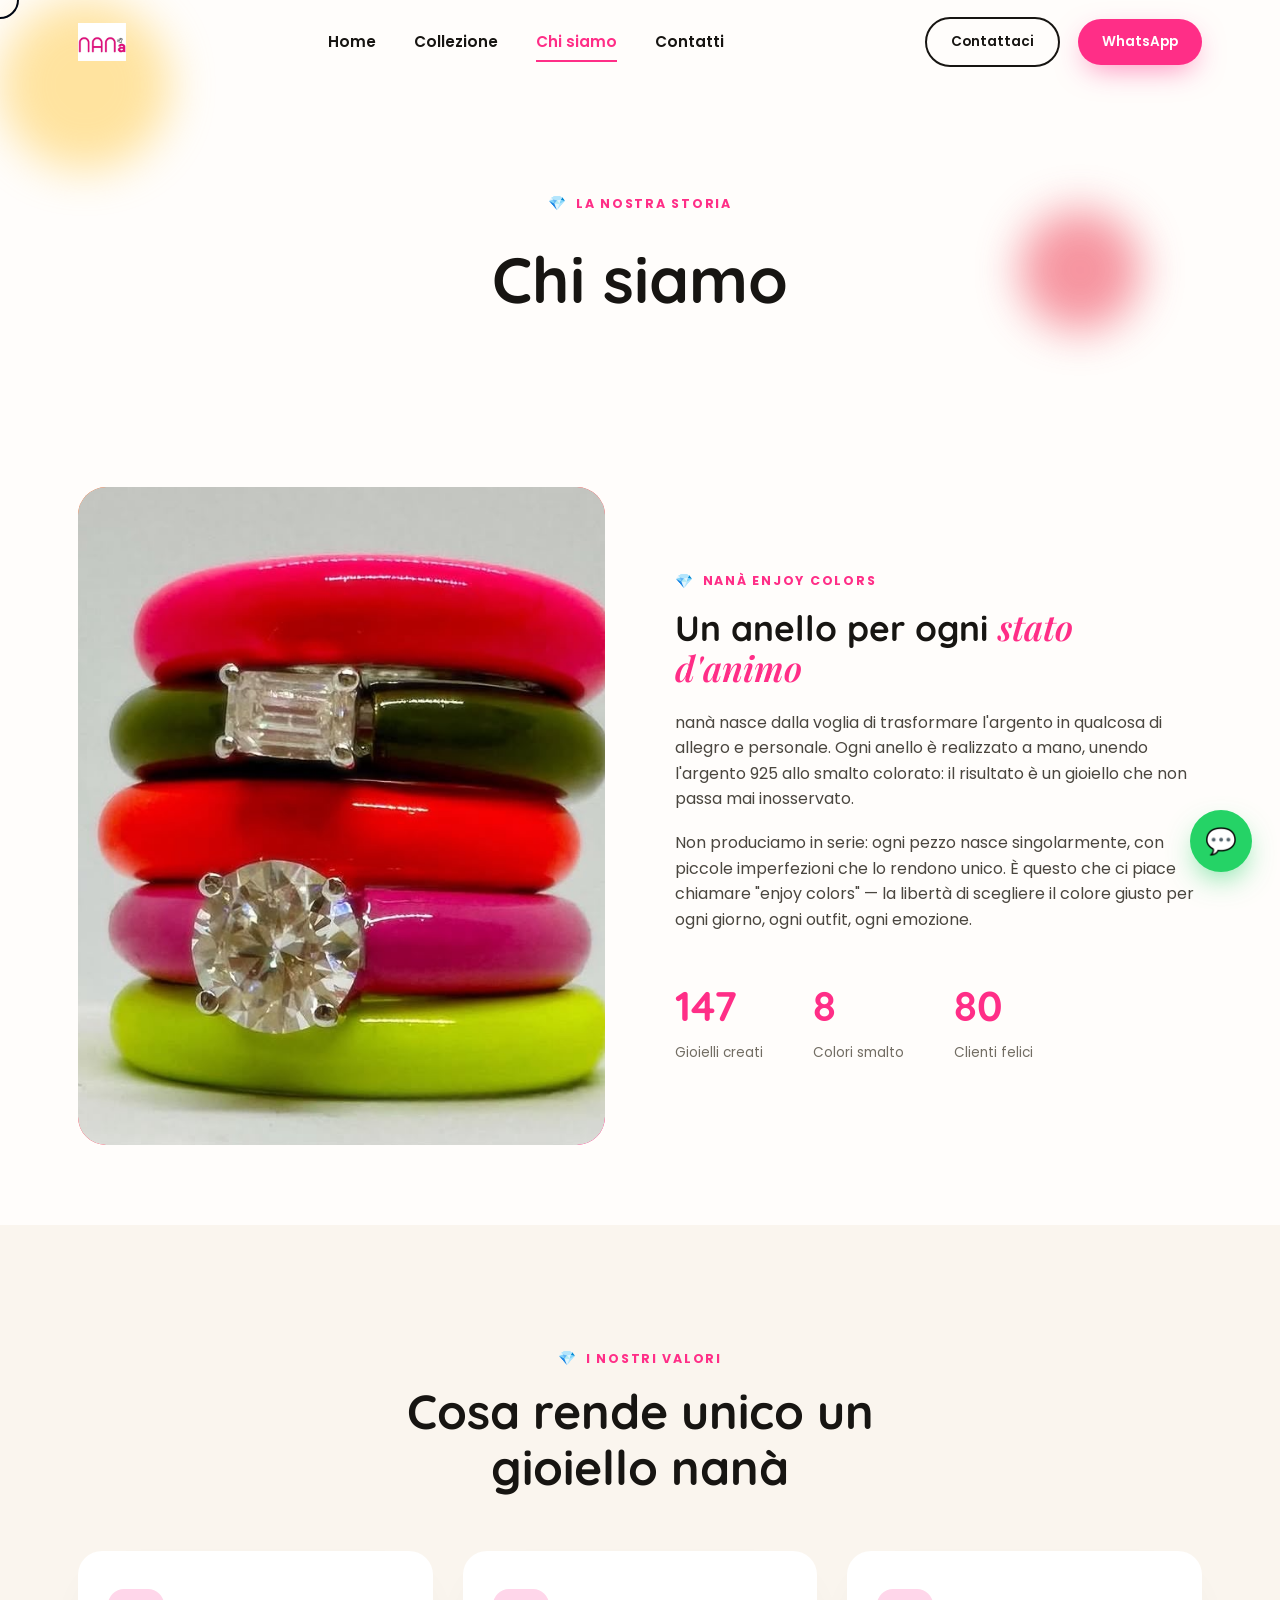
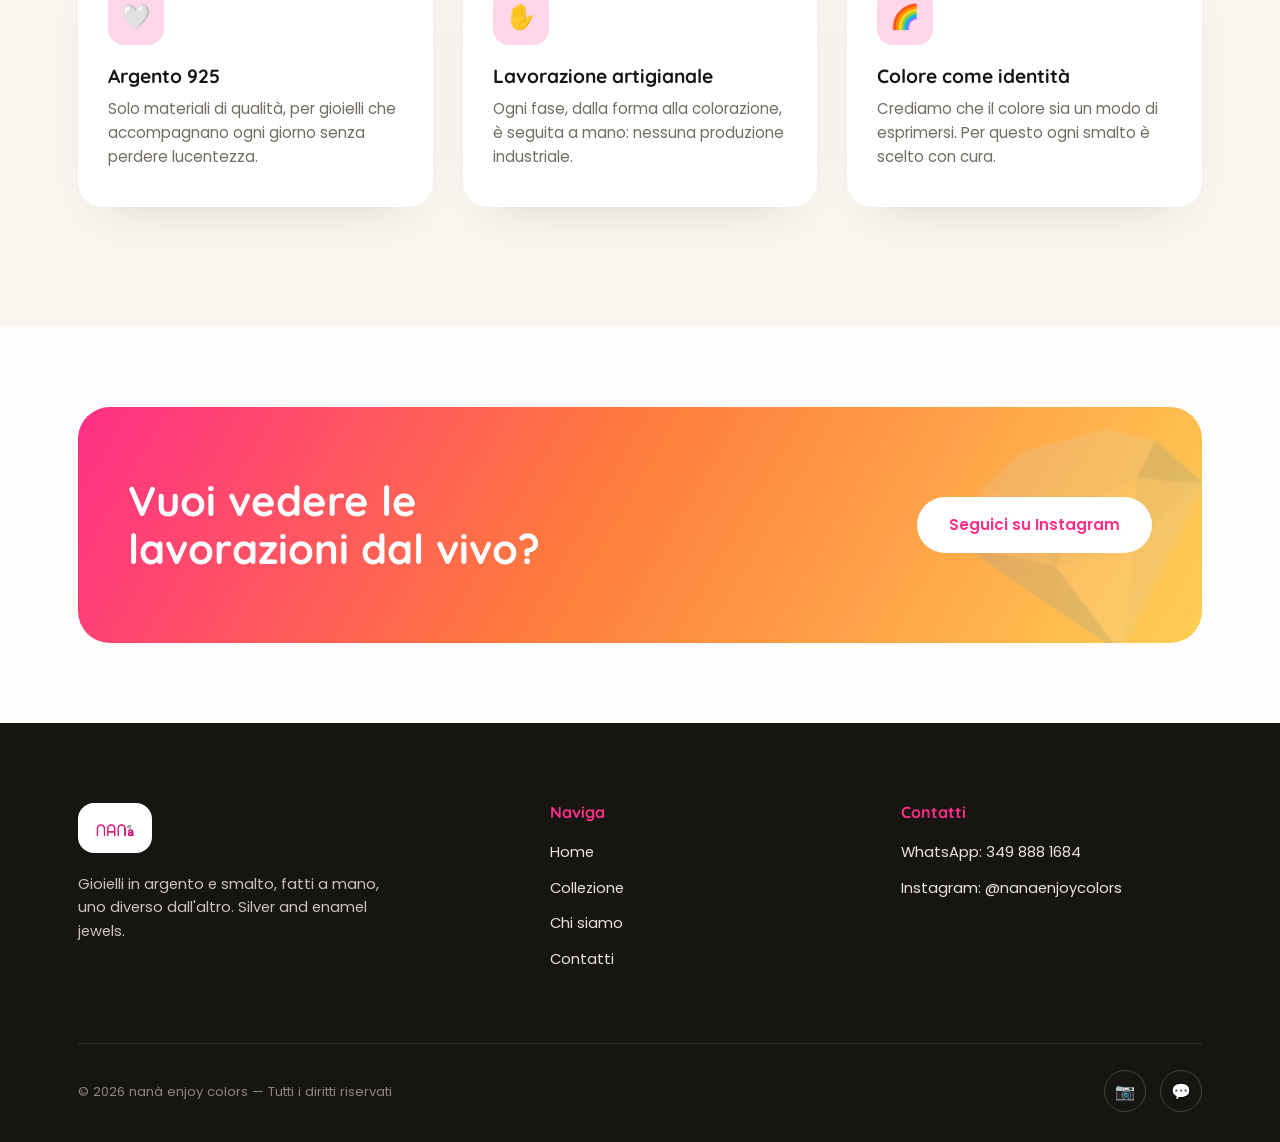
==== commit 44c27a77: "Rifà la hero: via i pallini logo sfocati, dentro glow di colore + badge nitido I piccoli cerchi con " ====
--- a/chi-siamo.html
+++ b/chi-siamo.html
@@ -42,8 +42,8 @@
 
 <section class="page-head">
   <div class="hero-visual" style="position:absolute; inset:0; height:auto; z-index:0;">
-    <div class="blob b2" style="opacity:.5"><img class="logo-mark" src="images/logo-nana.jpg" alt="nanà"></div>
-    <div class="blob b4" style="opacity:.5"><img class="logo-mark" src="images/logo-nana.jpg" alt="nanà"></div>
+    <div class="glow g2"></div>
+    <div class="glow g4"></div>
   </div>
   <div class="container" style="position:relative;z-index:1">
     <span class="section-tag" style="justify-content:center">La nostra storia</span>
--- a/css/style.css
+++ b/css/style.css
@@ -102,19 +102,16 @@
 @media (hover:hover){
   *{ cursor:none !important; }
 }
-.cursor-dot,.cursor-ring{
+.cursor-ring{
   position:fixed; top:0; left:0; pointer-events:none; z-index:9999;
   border-radius:50%;
   transform:translate(-50%,-50%);
   mix-blend-mode:difference;
-}
-.cursor-dot{ width:8px; height:8px; background:#fff; transition:opacity .2s ease; }
-.cursor-ring{
   width:38px; height:38px; border:2px solid #fff;
   transition:width .25s var(--ease), height .25s var(--ease), opacity .2s ease, background .25s ease;
 }
 .cursor-ring.is-active{ width:64px; height:64px; background:rgba(255,255,255,.15); }
-@media (hover:none){ .cursor-dot,.cursor-ring{ display:none; } }
+@media (hover:none){ .cursor-ring{ display:none; } }
 
 /* ---------- preloader ---------- */
 #preloader{
@@ -223,25 +220,40 @@
 .hero-visual{
   position:relative; height:520px;
 }
+
+/* soft blurred color glows — purely atmospheric, never carry text/logo */
+.glow{
+  position:absolute; border-radius:50%;
+  filter:blur(22px); opacity:.65;
+  animation:float 9s ease-in-out infinite;
+}
+.g1{ width:210px; height:210px; background:var(--teal); bottom:30px; right:0; animation-delay:0s; }
+.g2{ width:170px; height:170px; background:var(--yellow); top:0; left:0; animation-delay:1.5s; }
+.g3{ width:150px; height:150px; background:var(--purple); bottom:0; left:80px; animation-delay:3s; }
+.g4{ width:120px; height:120px; background:var(--red); top:210px; right:140px; animation-delay:2.2s; }
+
+/* crisp circular photo frame */
 .blob{
   position:absolute; border-radius:50%;
   overflow:hidden;
   animation:float 8s ease-in-out infinite;
-  box-shadow:0 20px 40px -12px rgba(23,21,18,.25);
+  box-shadow:0 25px 55px -18px rgba(23,21,18,.35), 0 0 0 8px #fff;
 }
 .blob img{ width:100%; height:100%; object-fit:cover; border-radius:50%; }
-.blob img.logo-mark{ padding:16%; box-sizing:border-box; background:#fff; object-fit:contain; }
-.b1{ width:220px; height:220px; background:var(--orange); top:0; right:40px; animation-delay:0s; }
-.b2{ width:150px; height:150px; background:var(--teal); bottom:60px; right:0; animation-delay:1.2s; }
-.b3{ width:130px; height:130px; background:var(--purple); bottom:0; left:20px; animation-delay:2.4s; }
-.b4{ width:90px; height:90px; background:var(--yellow); top:40px; left:0; animation-delay:.6s; }
-.b5{ width:70px; height:70px; background:var(--red); top:220px; right:160px; animation-delay:1.8s; }
+.b1{ width:270px; height:270px; top:6px; right:10px; animation-delay:0s; }
+
+/* crisp logo badge — always legible, never blurred/cropped */
+.logo-badge{
+  position:absolute; left:0; bottom:26px;
+  background:#fff; border-radius:20px; padding:16px 24px;
+  box-shadow:0 25px 50px -18px rgba(23,21,18,.3);
+  animation:float 7s ease-in-out infinite; animation-delay:.9s;
+}
+.logo-badge img{ height:42px; width:auto; display:block; }
+
 @keyframes float{
   0%,100%{ transform:translateY(0) rotate(0); }
   50%{ transform:translateY(-26px) rotate(6deg); }
-}
-.ring-icon{
-  position:absolute; inset:0; display:flex; align-items:center; justify-content:center;
 }
 
 /* ---------- marquee ---------- */
@@ -410,7 +422,7 @@
   position:relative; overflow:hidden;
 }
 .page-head h1{ font-size:clamp(2.6rem,6vw,4rem); margin-top:14px; }
-.page-head .blob{ opacity:.85; }
+.page-head .glow{ opacity:.55; }
 
 /* ---------- filters (collezione) ---------- */
 .filters{ display:flex; gap:12px; flex-wrap:wrap; justify-content:center; margin-bottom:56px; }
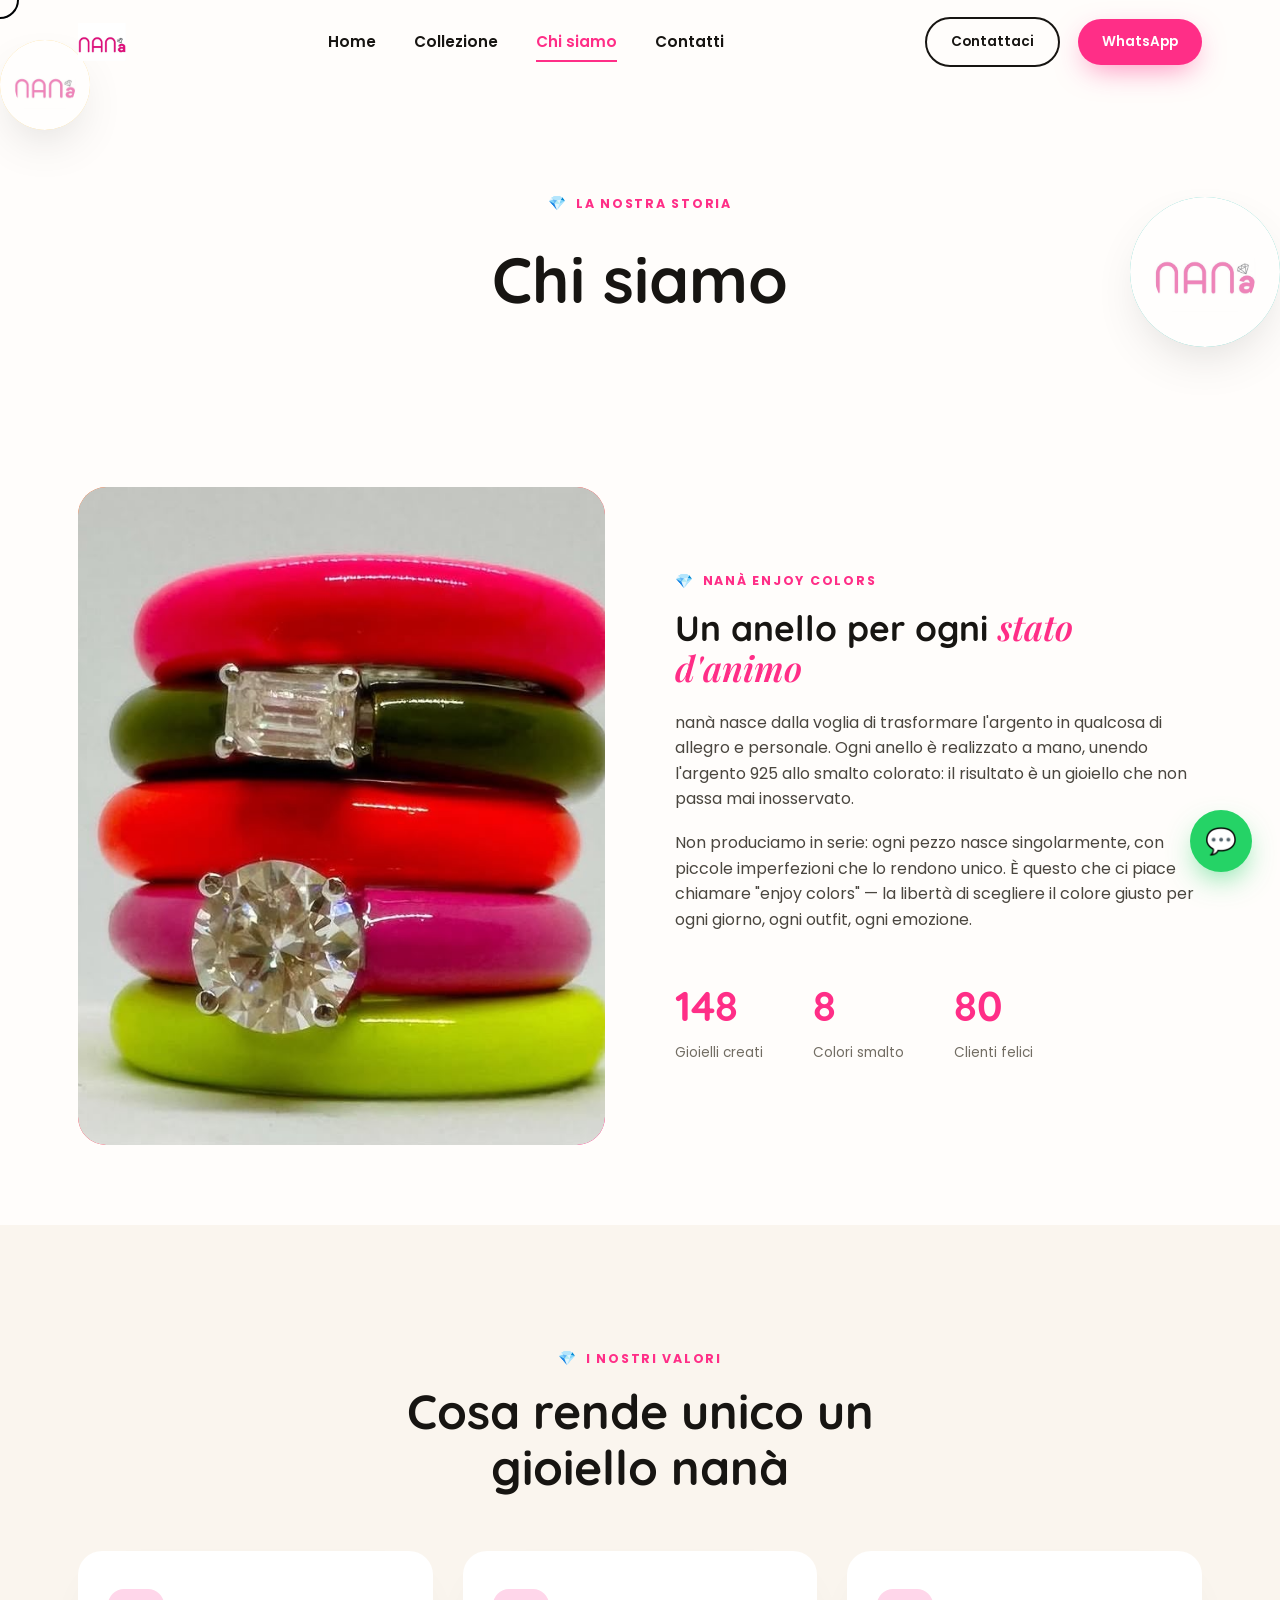
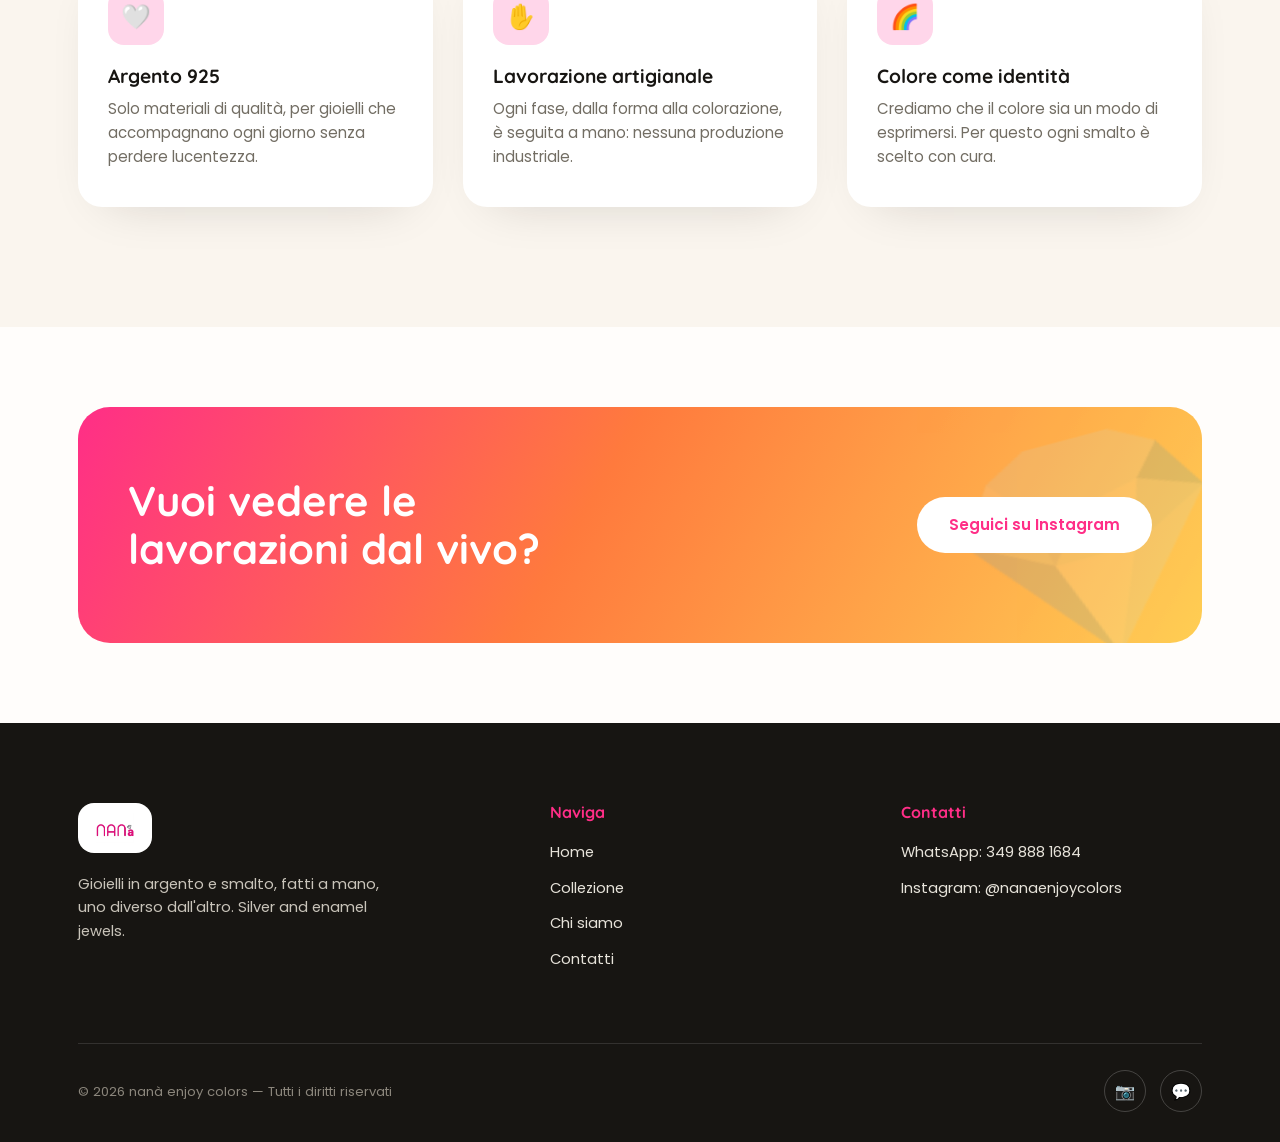
==== commit faa08a37: "Revert "Rifà la hero: via i pallini logo sfocati, dentro glow di colore + badge nitido" This reverts" ====
--- a/chi-siamo.html
+++ b/chi-siamo.html
@@ -42,8 +42,8 @@
 
 <section class="page-head">
   <div class="hero-visual" style="position:absolute; inset:0; height:auto; z-index:0;">
-    <div class="glow g2"></div>
-    <div class="glow g4"></div>
+    <div class="blob b2" style="opacity:.5"><img class="logo-mark" src="images/logo-nana.jpg" alt="nanà"></div>
+    <div class="blob b4" style="opacity:.5"><img class="logo-mark" src="images/logo-nana.jpg" alt="nanà"></div>
   </div>
   <div class="container" style="position:relative;z-index:1">
     <span class="section-tag" style="justify-content:center">La nostra storia</span>
--- a/css/style.css
+++ b/css/style.css
@@ -220,40 +220,25 @@
 .hero-visual{
   position:relative; height:520px;
 }
-
-/* soft blurred color glows — purely atmospheric, never carry text/logo */
-.glow{
-  position:absolute; border-radius:50%;
-  filter:blur(22px); opacity:.65;
-  animation:float 9s ease-in-out infinite;
-}
-.g1{ width:210px; height:210px; background:var(--teal); bottom:30px; right:0; animation-delay:0s; }
-.g2{ width:170px; height:170px; background:var(--yellow); top:0; left:0; animation-delay:1.5s; }
-.g3{ width:150px; height:150px; background:var(--purple); bottom:0; left:80px; animation-delay:3s; }
-.g4{ width:120px; height:120px; background:var(--red); top:210px; right:140px; animation-delay:2.2s; }
-
-/* crisp circular photo frame */
 .blob{
   position:absolute; border-radius:50%;
   overflow:hidden;
   animation:float 8s ease-in-out infinite;
-  box-shadow:0 25px 55px -18px rgba(23,21,18,.35), 0 0 0 8px #fff;
+  box-shadow:0 20px 40px -12px rgba(23,21,18,.25);
 }
 .blob img{ width:100%; height:100%; object-fit:cover; border-radius:50%; }
-.b1{ width:270px; height:270px; top:6px; right:10px; animation-delay:0s; }
-
-/* crisp logo badge — always legible, never blurred/cropped */
-.logo-badge{
-  position:absolute; left:0; bottom:26px;
-  background:#fff; border-radius:20px; padding:16px 24px;
-  box-shadow:0 25px 50px -18px rgba(23,21,18,.3);
-  animation:float 7s ease-in-out infinite; animation-delay:.9s;
-}
-.logo-badge img{ height:42px; width:auto; display:block; }
-
+.blob img.logo-mark{ padding:16%; box-sizing:border-box; background:#fff; object-fit:contain; }
+.b1{ width:220px; height:220px; background:var(--orange); top:0; right:40px; animation-delay:0s; }
+.b2{ width:150px; height:150px; background:var(--teal); bottom:60px; right:0; animation-delay:1.2s; }
+.b3{ width:130px; height:130px; background:var(--purple); bottom:0; left:20px; animation-delay:2.4s; }
+.b4{ width:90px; height:90px; background:var(--yellow); top:40px; left:0; animation-delay:.6s; }
+.b5{ width:70px; height:70px; background:var(--red); top:220px; right:160px; animation-delay:1.8s; }
 @keyframes float{
   0%,100%{ transform:translateY(0) rotate(0); }
   50%{ transform:translateY(-26px) rotate(6deg); }
+}
+.ring-icon{
+  position:absolute; inset:0; display:flex; align-items:center; justify-content:center;
 }
 
 /* ---------- marquee ---------- */
@@ -422,7 +407,7 @@
   position:relative; overflow:hidden;
 }
 .page-head h1{ font-size:clamp(2.6rem,6vw,4rem); margin-top:14px; }
-.page-head .glow{ opacity:.55; }
+.page-head .blob{ opacity:.85; }
 
 /* ---------- filters (collezione) ---------- */
 .filters{ display:flex; gap:12px; flex-wrap:wrap; justify-content:center; margin-bottom:56px; }
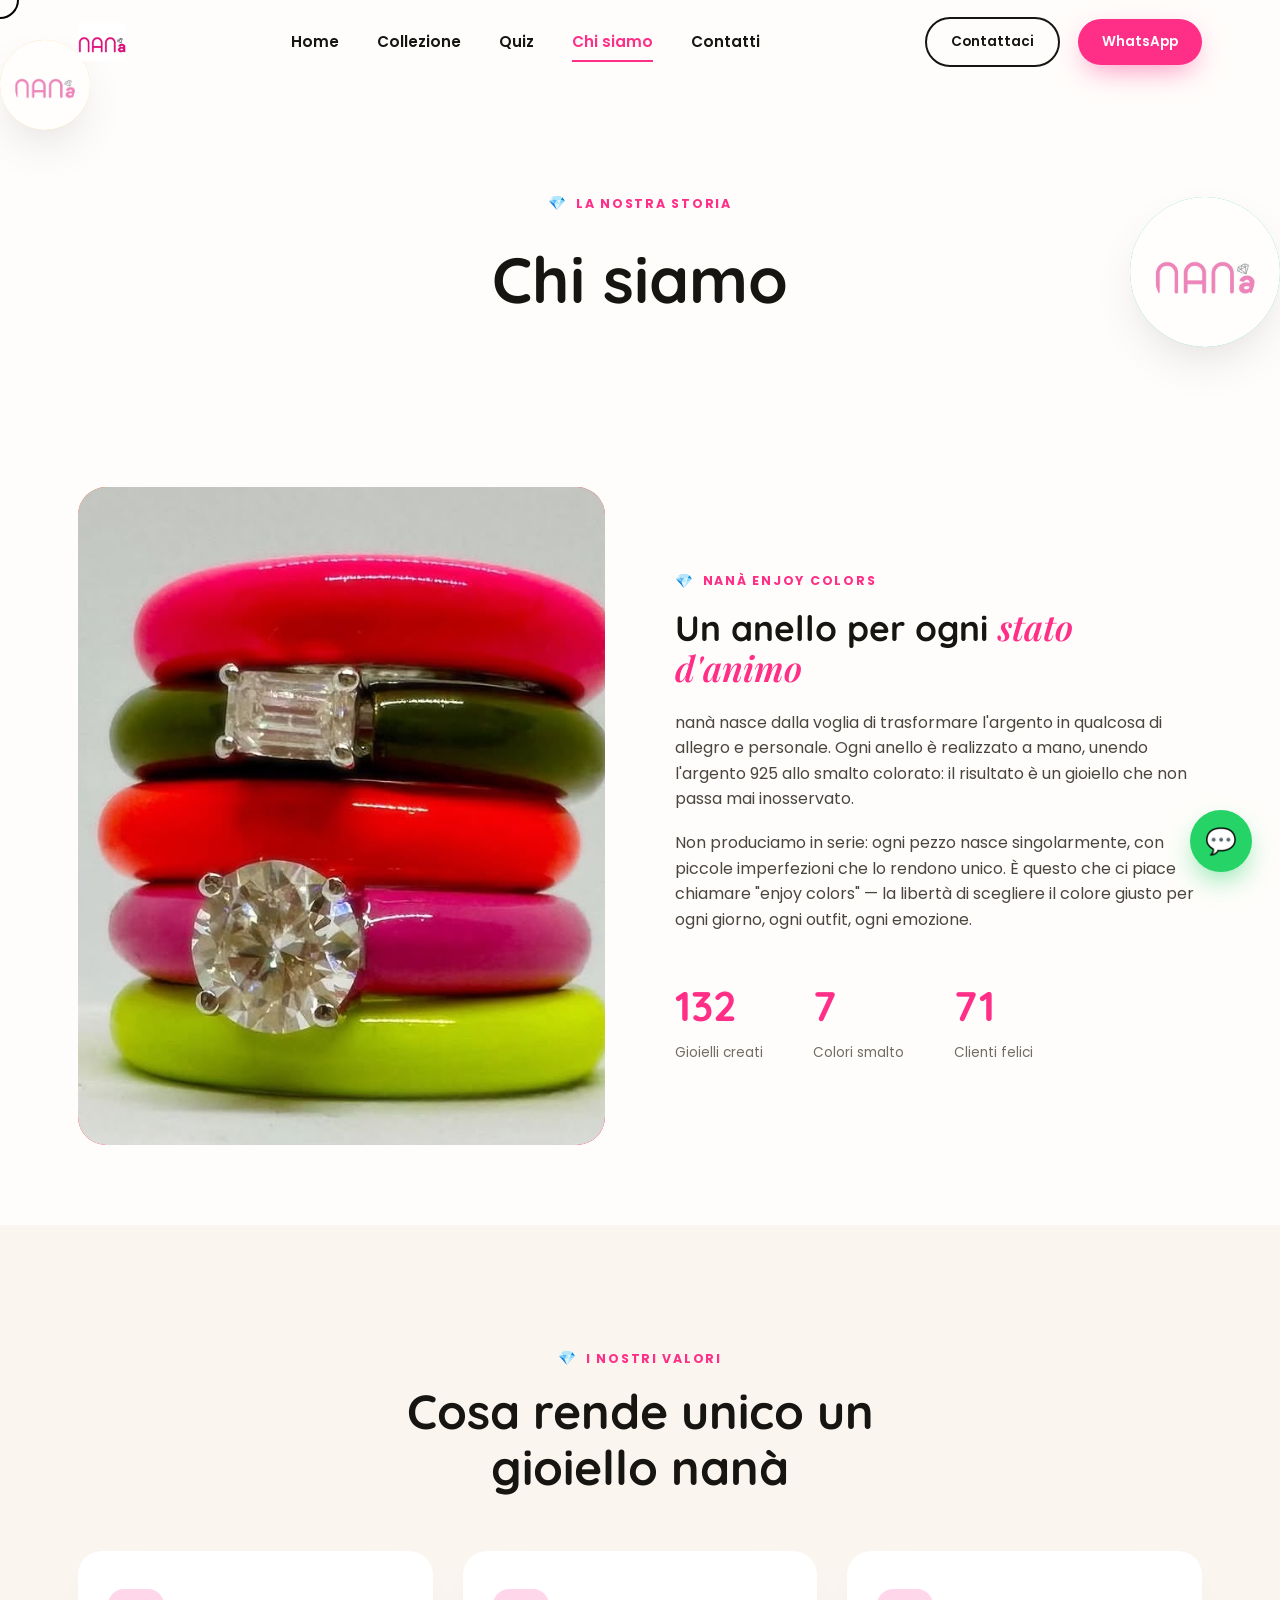
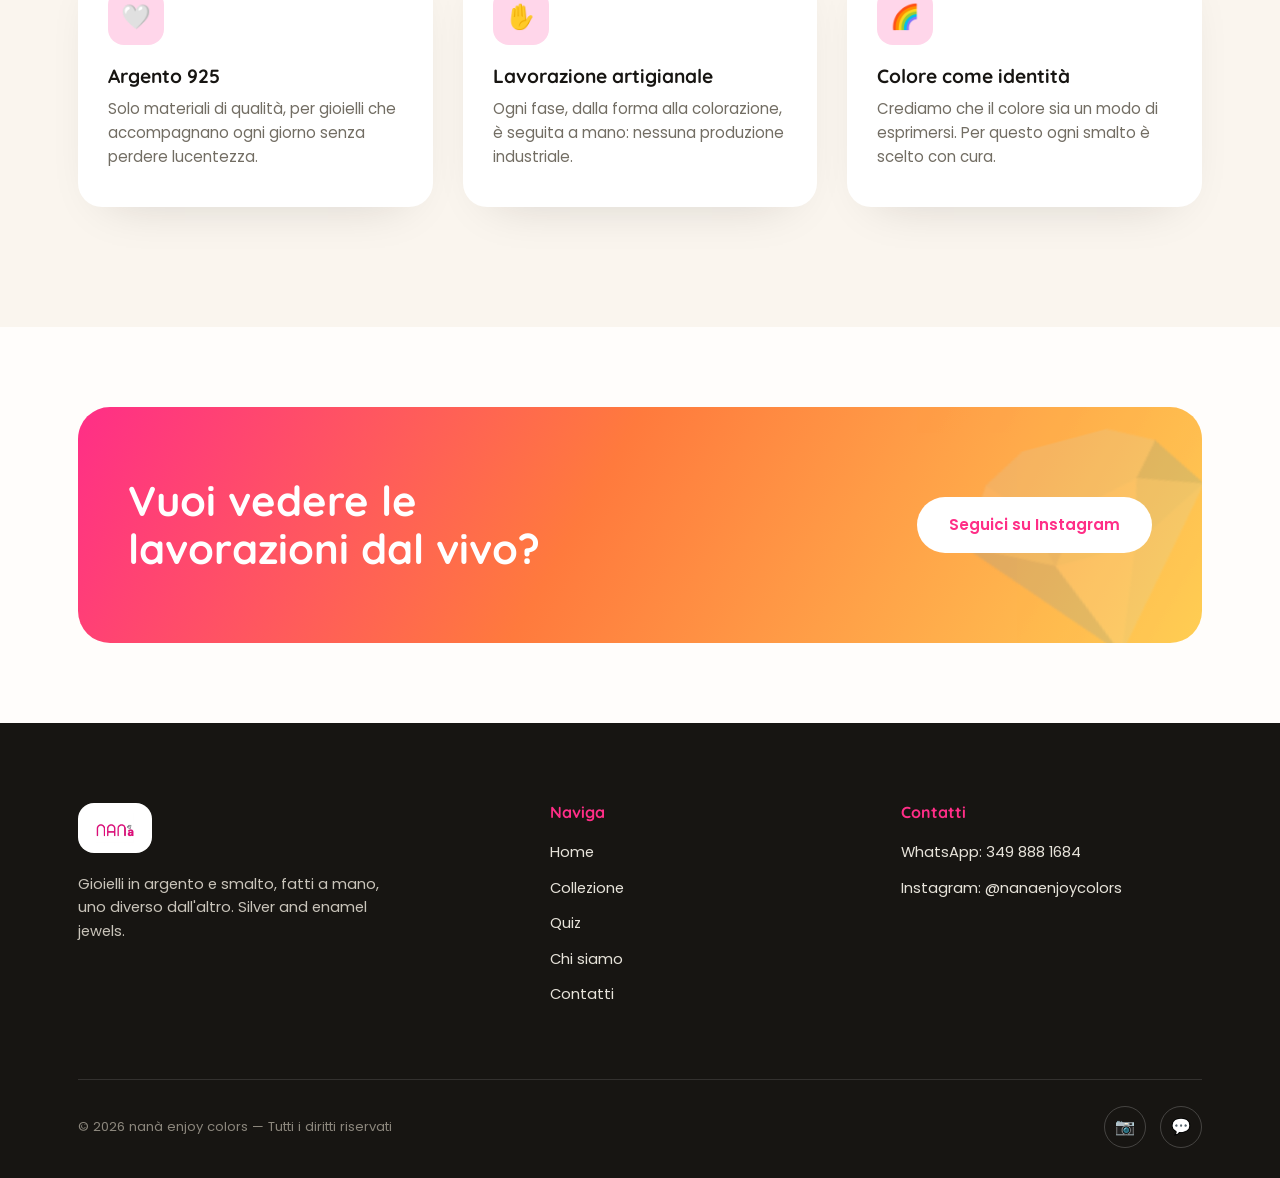
==== commit 271ddbff: "Aggiunge il quiz "Che colore sei?" e il componitore di stack Nuova pagina quiz.html: 4 domande veloc" ====
--- a/chi-siamo.html
+++ b/chi-siamo.html
@@ -22,6 +22,7 @@
     <nav class="nav-links">
       <a href="index.html">Home</a>
       <a href="collezione.html">Collezione</a>
+      <a href="quiz.html">Quiz</a>
       <a href="chi-siamo.html" class="active">Chi siamo</a>
       <a href="contatti.html">Contatti</a>
     </nav>
@@ -36,6 +37,7 @@
 <div class="mobile-panel">
   <a href="index.html">Home</a>
   <a href="collezione.html">Collezione</a>
+  <a href="quiz.html">Quiz</a>
   <a href="chi-siamo.html">Chi siamo</a>
   <a href="contatti.html">Contatti</a>
 </div>
@@ -116,6 +118,7 @@
         <h4>Naviga</h4>
         <a href="index.html">Home</a>
         <a href="collezione.html">Collezione</a>
+        <a href="quiz.html">Quiz</a>
         <a href="chi-siamo.html">Chi siamo</a>
         <a href="contatti.html">Contatti</a>
       </div>
--- a/css/style.css
+++ b/css/style.css
@@ -486,9 +486,69 @@
 /* ---------- magnetic ---------- */
 .magnetic{ display:inline-block; }
 
+/* ---------- quiz "che colore sei" ---------- */
+.quiz-card{
+  background:#fff; border-radius:28px; padding:48px 40px;
+  box-shadow:0 25px 60px -30px rgba(23,21,18,.3);
+}
+.quiz-progress{ height:6px; background:#f0ece4; border-radius:100px; margin-bottom:36px; overflow:hidden; }
+.quiz-progress-bar{ height:100%; width:0%; background:var(--pink); border-radius:100px; transition:width .4s var(--ease); }
+.quiz-question h3{ font-size:1.3rem; margin-bottom:24px; }
+.quiz-options{ display:flex; flex-direction:column; gap:14px; }
+.quiz-option{
+  text-align:left; padding:18px 22px; border-radius:16px; border:2px solid #e7e1d6;
+  font-weight:600; font-size:.98rem; transition:all .25s var(--ease);
+}
+.quiz-option:hover{ border-color:var(--pink); background:var(--pink-soft); transform:translateX(4px); }
+
+.quiz-result{ text-align:center; }
+.quiz-result-swatch{
+  width:90px; height:90px; border-radius:50%; margin:0 auto 20px;
+  box-shadow:0 15px 30px -10px rgba(23,21,18,.3);
+}
+.quiz-result h2{ font-size:2.2rem; margin-bottom:14px; color:var(--pink); }
+.quiz-restart{
+  display:block; margin:24px auto 0; font-weight:600; color:#8a8578; text-decoration:underline;
+}
+.quiz-restart:hover{ color:var(--pink); }
+
+/* ---------- stack builder (collezione page) ---------- */
+.stack-builder{
+  display:grid; grid-template-columns:1fr 1fr; gap:50px; align-items:center;
+  background:#fff; border-radius:28px; padding:40px; margin-bottom:56px;
+  box-shadow:0 25px 60px -30px rgba(23,21,18,.25);
+}
+.stack-swatches{ display:flex; flex-wrap:wrap; gap:12px; margin-bottom:24px; }
+.stack-swatch{
+  width:44px; height:44px; border-radius:50%; border:3px solid #fff;
+  box-shadow:0 0 0 2px #e7e1d6; cursor:pointer; transition:transform .25s var(--ease), box-shadow .25s var(--ease);
+}
+.stack-swatch:hover{ transform:scale(1.14); box-shadow:0 0 0 2px var(--pink); }
+.stack-actions{ display:flex; gap:12px; flex-wrap:wrap; align-items:center; }
+.stack-btn{
+  font-size:.85rem; font-weight:600; padding:11px 20px; border-radius:100px; border:2px solid #e7e1d6;
+  transition:border-color .25s var(--ease);
+}
+.stack-btn:hover{ border-color:var(--ink); }
+
+.stack-preview{
+  min-height:260px; display:flex; flex-direction:column-reverse; align-items:center; justify-content:flex-start; gap:8px;
+  background:var(--cream); border-radius:20px; padding:24px;
+}
+.stack-empty-hint{ color:#a49f92; font-size:.9rem; text-align:center; }
+.stack-ring-bar{
+  width:80%; max-width:220px; height:34px; border-radius:100px; flex-shrink:0;
+  box-shadow:inset 0 4px 8px rgba(255,255,255,.4), 0 4px 10px -4px rgba(0,0,0,.3);
+  animation:ringDrop .4s var(--ease) backwards;
+}
+@keyframes ringDrop{
+  from{ opacity:0; transform:translateY(-16px) scale(.9); }
+  to{ opacity:1; transform:translateY(0) scale(1); }
+}
+
 /* ---------- responsive ---------- */
 @media (max-width:980px){
-  .hero-inner, .split, .contact-grid{ grid-template-columns:1fr; }
+  .hero-inner, .split, .contact-grid, .stack-builder{ grid-template-columns:1fr; }
   .hero-visual{ height:360px; order:-1; }
   .feat-grid, .values-grid{ grid-template-columns:1fr 1fr; }
   .footer-grid{ grid-template-columns:1fr; gap:36px; }
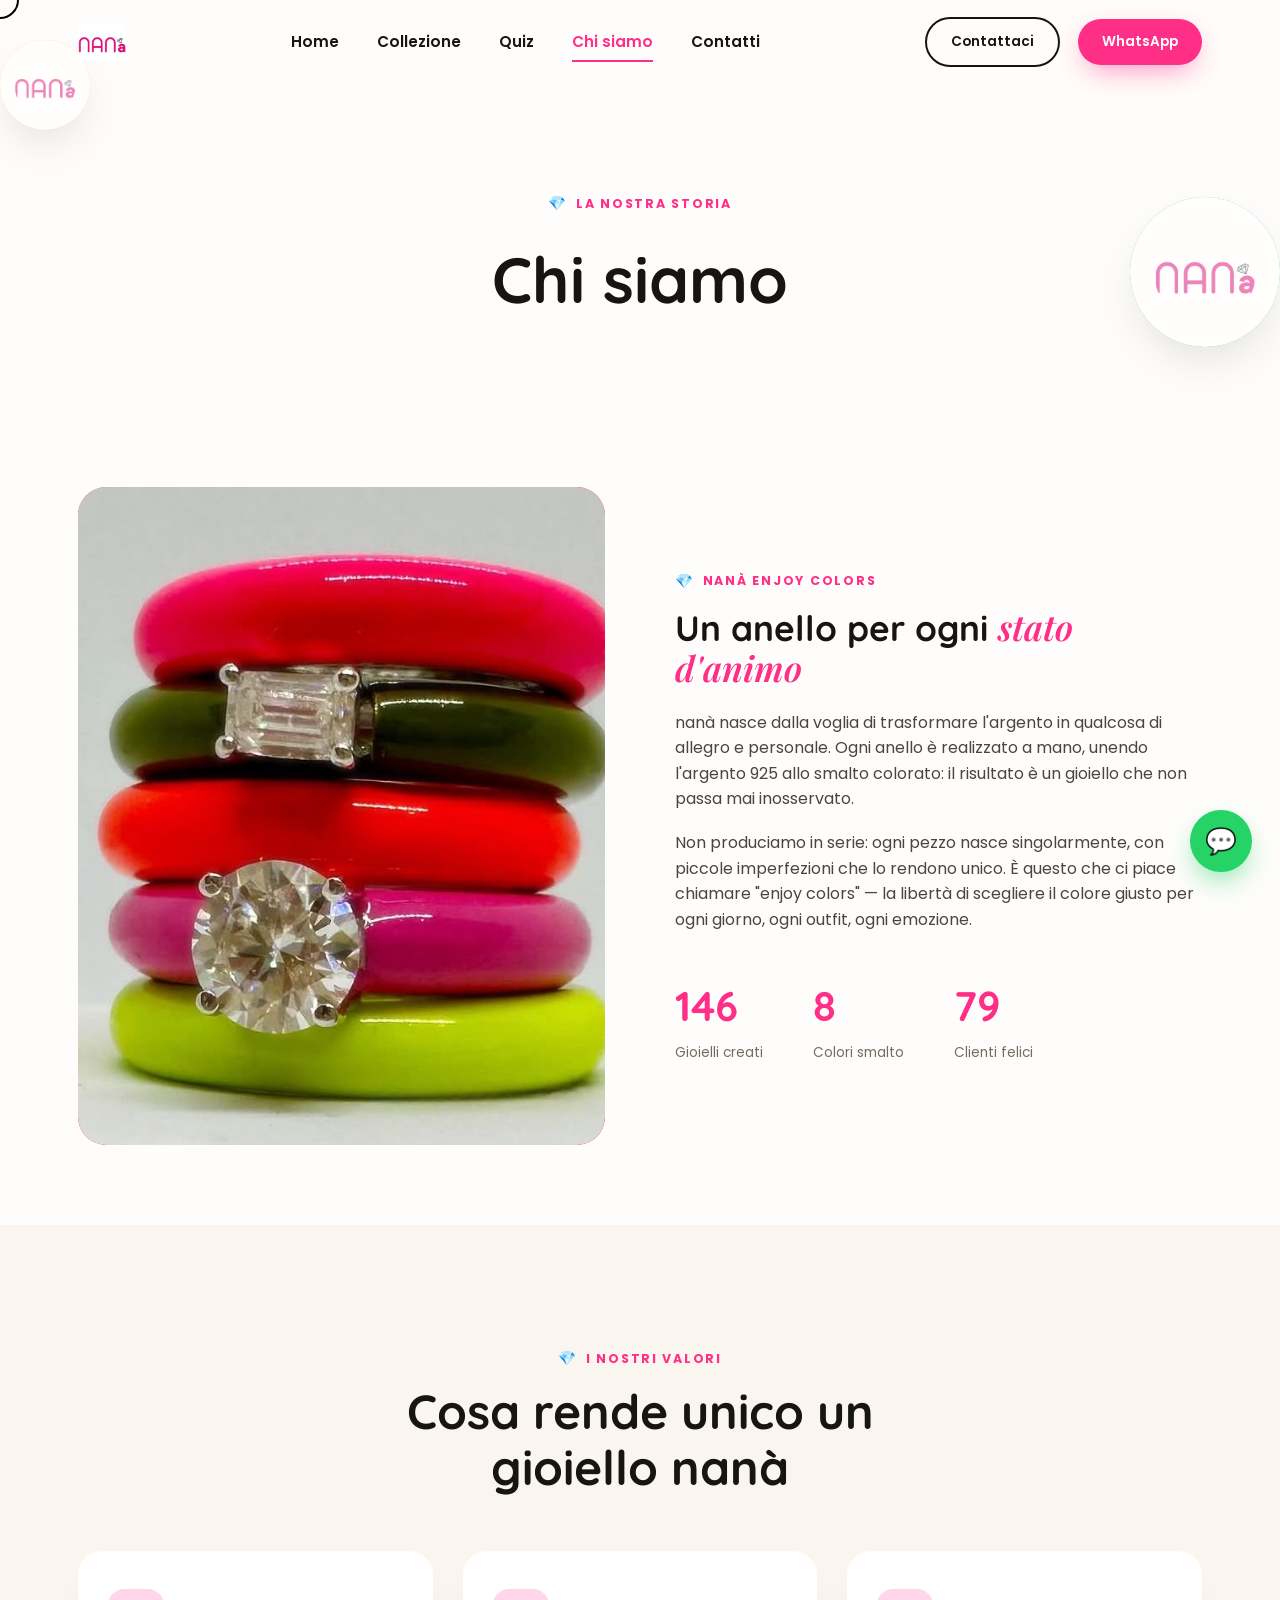
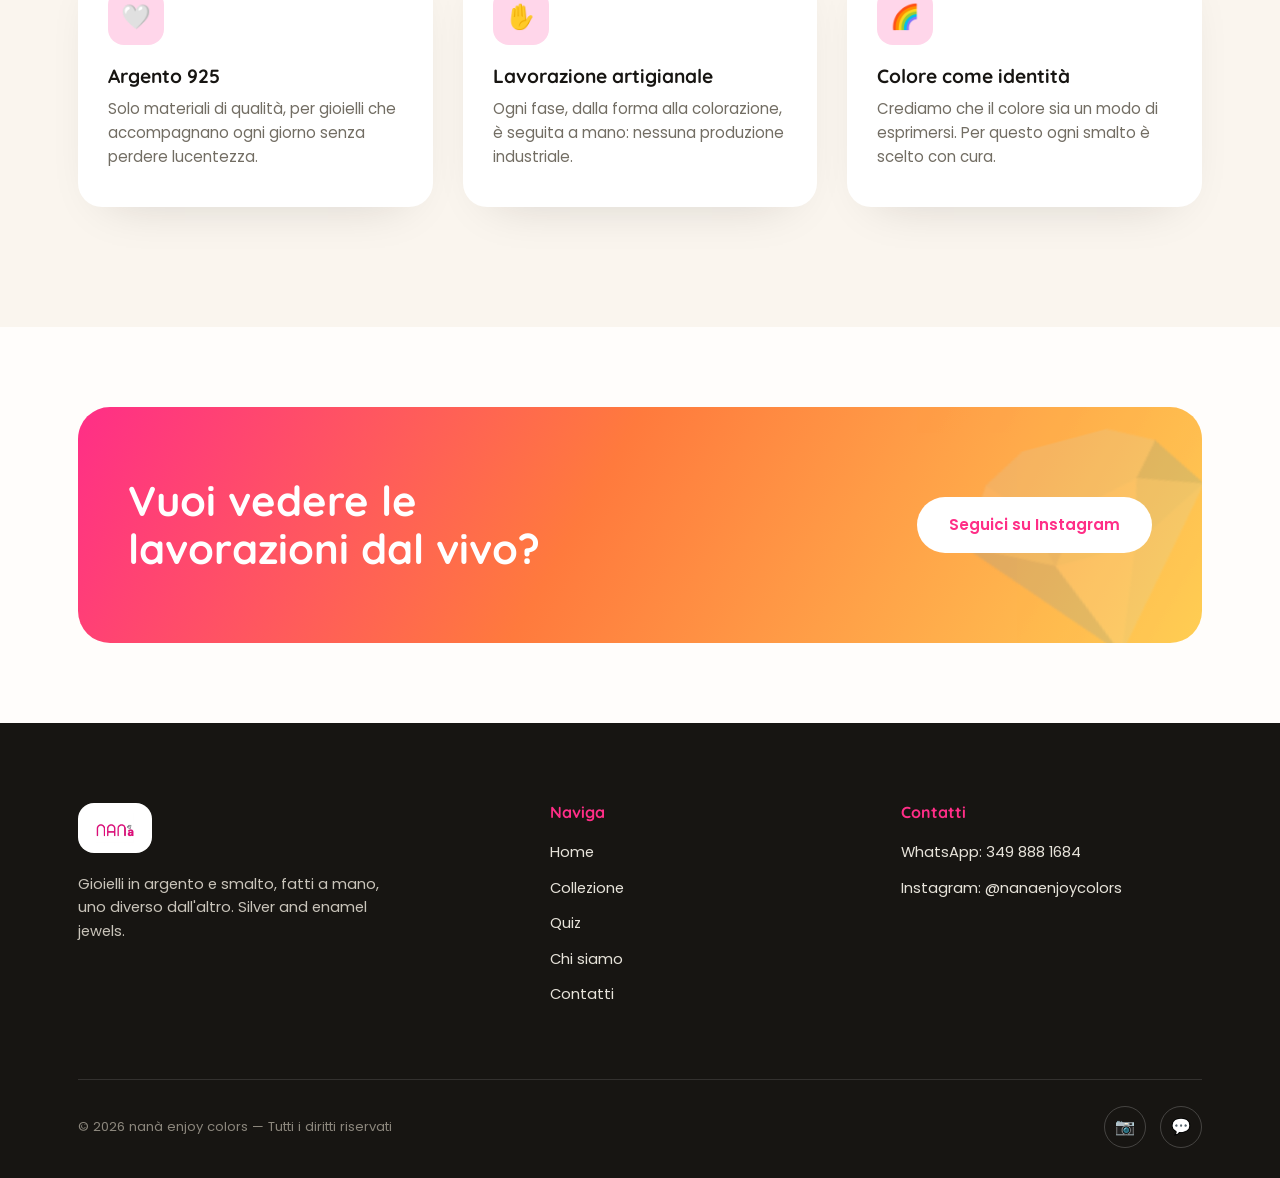
==== commit 6873cbae: "Cache-busting, più diamanti (non più piccoli), card con foto per prime Aggiunge ?v=5 a css/style.css" ====
--- a/chi-siamo.html
+++ b/chi-siamo.html
@@ -6,7 +6,7 @@
 <title>Chi siamo — nanà</title>
 <meta name="description" content="La storia di nanà: gioielli in argento e smalto fatti a mano, nati dalla passione per il colore.">
 <link rel="icon" href="data:,">
-<link rel="stylesheet" href="css/style.css">
+<link rel="stylesheet" href="css/style.css?v=5">
 </head>
 <body>
 
@@ -141,6 +141,6 @@
 <a href="https://wa.me/393498881684" target="_blank" class="fab-wa" aria-label="Scrivici su WhatsApp">💬</a>
 
 <script>document.getElementById('year').textContent = new Date().getFullYear();</script>
-<script src="js/main.js"></script>
+<script src="js/main.js?v=5"></script>
 </body>
 </html>
--- a/css/style.css
+++ b/css/style.css
@@ -302,6 +302,7 @@
   position:relative; overflow:hidden;
 }
 .card-swatch svg{ width:64px; height:64px; transform:translateZ(30px); filter:drop-shadow(0 8px 14px rgba(0,0,0,.18)); }
+.card-swatch img{ width:100%; height:100%; object-fit:cover; }
 .card-swatch::after{
   content:''; position:absolute; inset:0;
   background:linear-gradient(140deg, rgba(255,255,255,.35), transparent 60%);
@@ -518,6 +519,16 @@
   background:#fff; border-radius:28px; padding:40px; margin-bottom:56px;
   box-shadow:0 25px 60px -30px rgba(23,21,18,.25);
 }
+.diamond-picker{ margin-bottom:22px; }
+.diamond-picker-label{ display:block; font-size:.85rem; font-weight:700; margin-bottom:10px; color:#4a463f; }
+.diamond-options{ display:flex; gap:10px; flex-wrap:wrap; }
+.diamond-option{
+  font-size:.85rem; font-weight:600; padding:9px 16px; border-radius:100px; border:2px solid #e7e1d6;
+  transition:all .25s var(--ease);
+}
+.diamond-option:hover{ border-color:var(--pink); }
+.diamond-option.active{ background:var(--ink); border-color:var(--ink); color:#fff; }
+
 .stack-swatches{ display:flex; flex-wrap:wrap; gap:12px; margin-bottom:24px; }
 .stack-swatch{
   width:44px; height:44px; border-radius:50%; border:3px solid #fff;
@@ -537,10 +548,22 @@
 }
 .stack-empty-hint{ color:#a49f92; font-size:.9rem; text-align:center; }
 .stack-ring-bar{
+  position:relative;
   width:80%; max-width:220px; height:34px; border-radius:100px; flex-shrink:0;
   box-shadow:inset 0 4px 8px rgba(255,255,255,.4), 0 4px 10px -4px rgba(0,0,0,.3);
   animation:ringDrop .4s var(--ease) backwards;
-}
+  display:flex; align-items:center; justify-content:center;
+}
+.stack-diamond{
+  position:relative;
+  background:linear-gradient(135deg,#ffffff,#dbe6ee 45%,#ffffff);
+  border:1px solid #c6d2da;
+  box-shadow:0 2px 6px rgba(0,0,0,.3), inset 0 0 4px rgba(255,255,255,.9);
+  transform:rotate(45deg);
+}
+.stack-diamond.diamond-large{ width:22px; height:22px; }
+.stack-diamond.diamond-small{ width:12px; height:12px; }
+.stack-diamonds-row{ display:flex; align-items:center; gap:8px; }
 @keyframes ringDrop{
   from{ opacity:0; transform:translateY(-16px) scale(.9); }
   to{ opacity:1; transform:translateY(0) scale(1); }
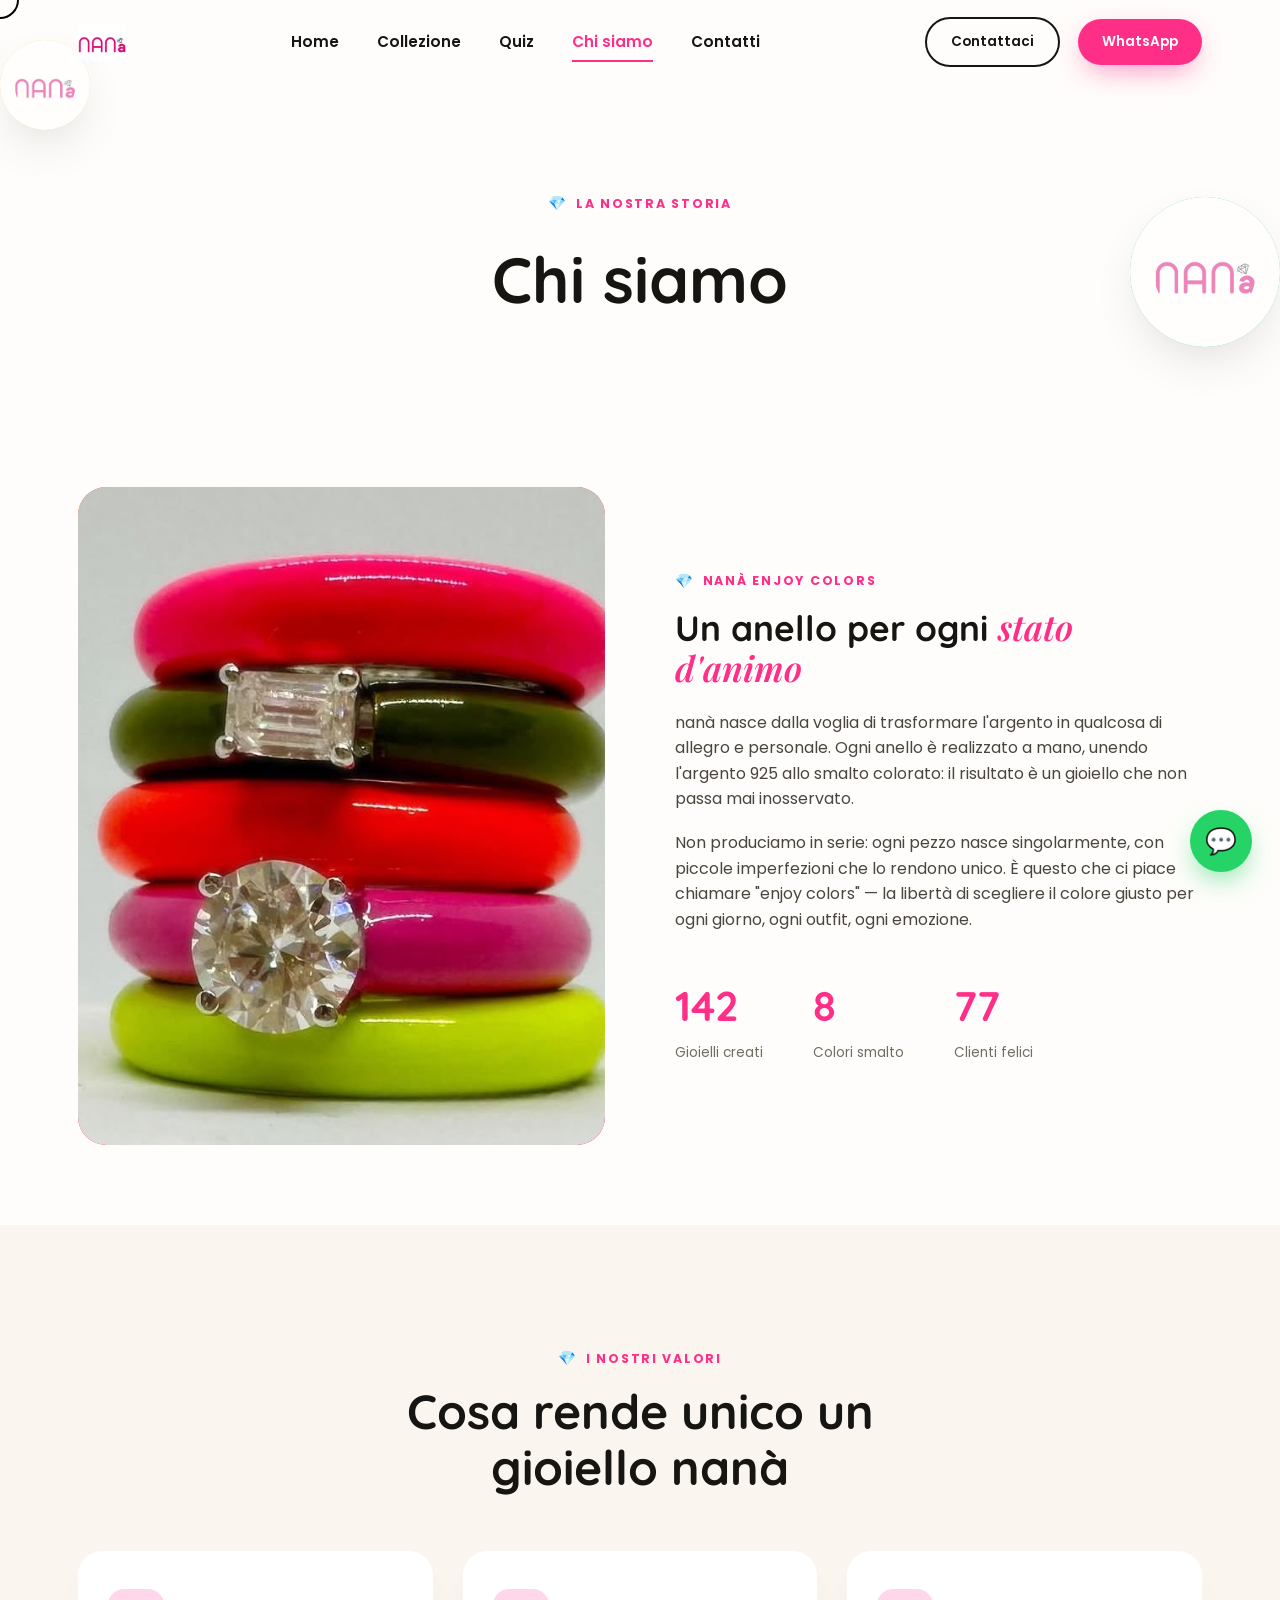
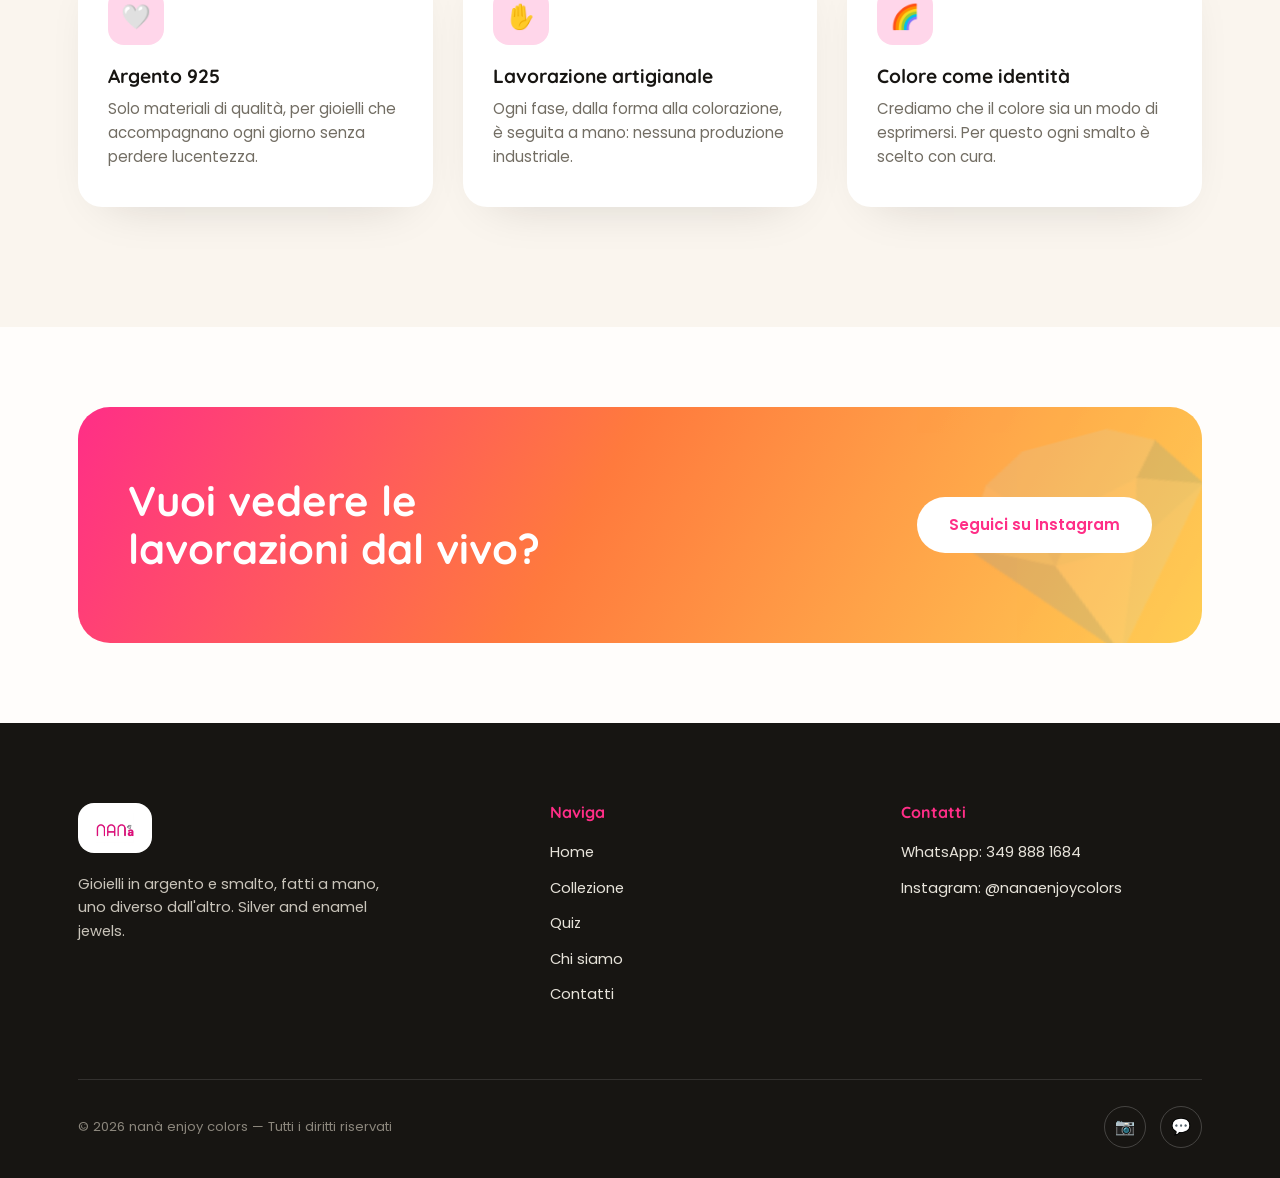
==== commit 92da92f3: "Foto reali per tutti i colori, nuova foto principale in collezione, nuovi nomi prodotto Aggiunge le " ====
--- a/chi-siamo.html
+++ b/chi-siamo.html
@@ -6,7 +6,7 @@
 <title>Chi siamo — nanà</title>
 <meta name="description" content="La storia di nanà: gioielli in argento e smalto fatti a mano, nati dalla passione per il colore.">
 <link rel="icon" href="data:,">
-<link rel="stylesheet" href="css/style.css?v=5">
+<link rel="stylesheet" href="css/style.css?v=6">
 </head>
 <body>
 
@@ -141,6 +141,6 @@
 <a href="https://wa.me/393498881684" target="_blank" class="fab-wa" aria-label="Scrivici su WhatsApp">💬</a>
 
 <script>document.getElementById('year').textContent = new Date().getFullYear();</script>
-<script src="js/main.js?v=5"></script>
+<script src="js/main.js?v=6"></script>
 </body>
 </html>
